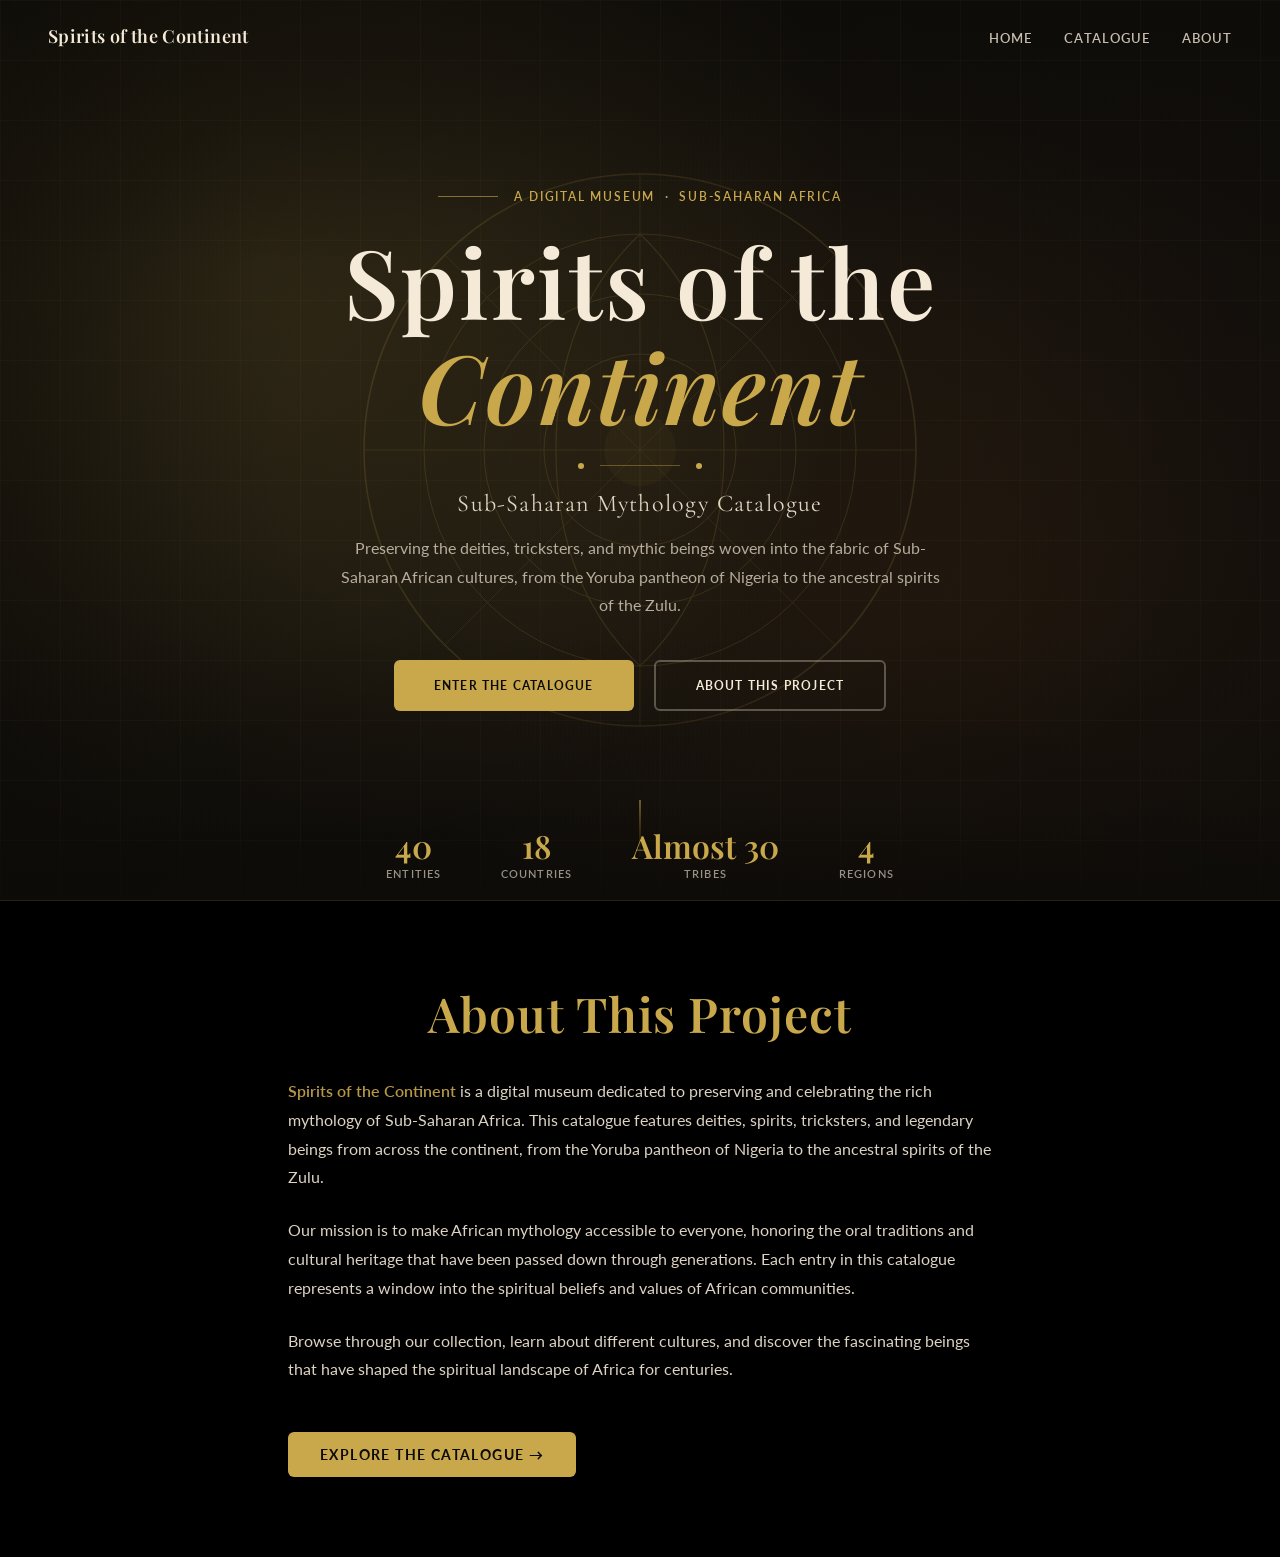
==== hero.html @ c85892e0 "Update project with 40 mythology entries, image upload feature, and hero page" ====
<!DOCTYPE html>
<html lang="en">
<head>
  <meta charset="UTF-8"/>
  <meta name="viewport" content="width=device-width, initial-scale=1.0"/>
  <title>Hero — Spirits of the Continent</title>
  <link href="https://fonts.googleapis.com/css2?family=Playfair+Display:ital,wght@0,400;0,600;1,400&family=Cormorant+Garamond:wght@300;400&family=Lato:wght@300;400;700&display=swap" rel="stylesheet"/>
  <link rel="stylesheet" href="style.css"/>
</head>
<body>

  <section class="hero-wrap">

    <!-- Video Background -->
    <video class="hero-video-bg" autoplay muted loop playsinline>
      <source src="assets/background video.mp4" type="video/mp4">
    </video>

    <!-- Background overlays for consistent styling -->
    <div class="bg-wash"></div>
    <div class="bg-abstract"></div>
    <div class="bg-abstract2"></div>

    <!-- Adinkra watermark SVG -->
    <svg class="bg-adinkra" viewBox="0 0 300 300" fill="none" xmlns="http://www.w3.org/2000/svg">
      <circle cx="150" cy="150" r="138" stroke="#c9a84c" stroke-width="0.8"/>
      <circle cx="150" cy="150" r="108" stroke="#c9a84c" stroke-width="0.5"/>
      <circle cx="150" cy="150" r="78"  stroke="#c9a84c" stroke-width="0.5"/>
      <circle cx="150" cy="150" r="48"  stroke="#c9a84c" stroke-width="0.5"/>
      <circle cx="150" cy="150" r="18"  fill="#c9a84c" opacity="0.3"/>
      <line x1="12"  y1="150" x2="288" y2="150" stroke="#c9a84c" stroke-width="0.4"/>
      <line x1="150" y1="12"  x2="150" y2="288" stroke="#c9a84c" stroke-width="0.4"/>
      <line x1="52"  y1="52"  x2="248" y2="248" stroke="#c9a84c" stroke-width="0.3"/>
      <line x1="248" y1="52"  x2="52"  y2="248" stroke="#c9a84c" stroke-width="0.3"/>
      <path d="M150 42 Q192 82 192 150 Q192 218 150 258 Q108 218 108 150 Q108 82 150 42Z" stroke="#c9a84c" stroke-width="0.6" fill="none"/>
    </svg>

    <div class="bg-vignette"></div>
    <div class="bg-vignette2"></div>
    <div class="bg-grid"></div>

    <!-- Nav -->
    <nav class="hero-nav">
      <div class="nav-logo">Spirits of the Continent</div>
      <ul class="nav-links">
        <li><a href="hero.html">Home</a></li>
        <li><a href="index.html">Catalogue</a></li>
        <li><a href="#about">About</a></li>
      </ul>
    </nav>

    <!-- Main content -->
    <div class="hero-content">
      <div class="hero-tag">
        <div class="hero-tag-line"></div>
        <span>A digital museum &nbsp;·&nbsp; Sub-Saharan Africa</span>
      </div>

      <h1 class="hero-title">
        Spirits of the
        <em>Continent</em>
      </h1>

      <div class="hero-divider">
        <div class="divider-dot"></div>
        <div class="divider-line"></div>
        <div class="divider-dot"></div>
      </div>

      <p class="hero-subtitle">Sub-Saharan Mythology Catalogue</p>

      <p class="hero-desc">
        Preserving the deities, tricksters, and mythic beings woven into the fabric of Sub-Saharan African cultures, from the Yoruba pantheon of Nigeria to the ancestral spirits of the Zulu.
      </p>

      <div class="hero-actions">
        <button class="btn-primary" onclick="window.location.href='index.html'">
          Enter the Catalogue
        </button>
        <button class="btn-ghost">About this Project</button>
      </div>
    </div>

    <!-- Scroll indicator -->
    <div class="hero-scroll">
      <div class="scroll-track"></div>
    </div>

    <!-- Stats bar -->
    <div class="hero-bar">
      <div class="bar-item">
        <div class="bar-num" id="stat-total">40</div>
        <div class="bar-label">Entities</div>
      </div>
      <div class="bar-item">
        <div class="bar-num">18</div>
        <div class="bar-label">Countries</div>
      </div>
      <div class="bar-item">
        <div class="bar-num">Almost 30</div>
        <div class="bar-label">Tribes</div>
      </div>
      <div class="bar-item">
        <div class="bar-num">4</div>
        <div class="bar-label">Regions</div>
      </div>
    </div>

  </section>

  <!-- ABOUT SECTION (Separate from hero, black background) -->
  <section class="about-section-dark" id="about">
    <div class="about-container">
      <h2 class="about-title-dark">About This Project</h2>
      <p class="about-text-dark">
        <strong>Spirits of the Continent</strong> is a digital museum dedicated to preserving and celebrating 
        the rich mythology of Sub-Saharan Africa. This catalogue features deities, spirits, tricksters, 
        and legendary beings from across the continent, from the Yoruba pantheon of Nigeria to the 
        ancestral spirits of the Zulu.
      </p>
      <p class="about-text-dark">
        Our mission is to make African mythology accessible to everyone, honoring the oral traditions 
        and cultural heritage that have been passed down through generations. Each entry in this 
        catalogue represents a window into the spiritual beliefs and values of African communities.
      </p>
      <p class="about-text-dark">
        Browse through our collection, learn about different cultures, and discover the fascinating 
        beings that have shaped the spiritual landscape of Africa for centuries.
      </p>
      <a href="#catalogue" class="about-cta-button" onclick="window.location.href='index.html'">Explore the Catalogue →</a>
    </div>
  </section>

</body>
</html>
---- style.css ----
/* ===== CSS VARIABLES & GLOBAL ===== */
* { 
  box-sizing: border-box; 
  margin: 0; 
  padding: 0; 
}

:root {
  --gold: #c9a84c;
  --cream: #f5ead8;
  --white: #ffffff;
  --dark-bg: #0d0b08;
  --dark-secondary: #1a1612;
  --dark-tertiary: #2a2418;
  --teal: #4a9d83;
  --amber: #d4a574;
  --coral: #d97757;
  --purple: #8b5a8e;
  --transition: all 0.3s ease;
}

body { 
  background: var(--dark-bg);
  background-image:
    radial-gradient(circle at 25% 25%, rgba(201,168,76,0.03) 0%, transparent 50%),
    radial-gradient(circle at 75% 75%, rgba(122,58,16,0.02) 0%, transparent 50%);
  min-height: 100vh;
  font-family: 'Lato', sans-serif;
  color: var(--cream);
}

/* ===== PAGE HEADER ===== */
.main-header {
  position: relative;
  background: linear-gradient(135deg, rgba(13,11,8,0.95) 0%, rgba(26,22,18,0.9) 100%);
  padding: 48px 0;
  border-bottom: 1px solid rgba(201,168,76,0.2);
  overflow: hidden;
}

/* Header Navigation */
.header-nav {
  position: absolute;
  top: 20px;
  right: 48px;
  display: flex;
  gap: 24px;
  z-index: 10;
}

.nav-link {
  font-family: 'Lato', sans-serif;
  font-size: 13px;
  font-weight: 600;
  letter-spacing: 0.08em;
  text-transform: uppercase;
  color: var(--cream);
  text-decoration: none;
  opacity: 0.8;
  transition: var(--transition);
  padding: 8px 16px;
  border: 1px solid rgba(245,234,216,0.2);
  border-radius: 4px;
}

.nav-link:hover {
  opacity: 1;
  color: var(--gold);
  border-color: var(--gold);
}

/* ===== ABOUT SECTION ===== */
.about-section {
  background: linear-gradient(135deg, rgba(13,11,8,0.95) 0%, rgba(26,22,18,0.9) 100%);
  padding: 80px 0;
  border-bottom: 1px solid rgba(201,168,76,0.2);
}

.about-container {
  max-width: 800px;
  margin: 0 auto;
  padding: 0 48px;
}

.about-title {
  font-family: 'Playfair Display', serif;
  font-size: 48px;
  font-weight: 600;
  color: var(--gold);
  text-align: center;
  margin-bottom: 32px;
  letter-spacing: 0.02em;
}

.about-text {
  font-family: 'Lato', sans-serif;
  font-size: 16px;
  color: var(--cream);
  line-height: 1.8;
  margin-bottom: 24px;
  opacity: 0.9;
}

.about-text strong {
  color: var(--gold);
  font-weight: 600;
}

.about-back-link {
  display: inline-block;
  margin-top: 24px;
  font-family: 'Lato', sans-serif;
  font-size: 14px;
  font-weight: 600;
  color: var(--gold);
  text-decoration: none;
  transition: var(--transition);
}

.about-back-link:hover {
  opacity: 0.8;
  transform: translateX(-4px);
}

/* About CTA Button for Hero Page */
.about-cta-button {
  display: inline-block;
  margin-top: 24px;
  padding: 14px 32px;
  background: var(--gold);
  color: var(--dark-bg);
  font-family: 'Lato', sans-serif;
  font-size: 14px;
  font-weight: 700;
  letter-spacing: 0.1em;
  text-transform: uppercase;
  text-decoration: none;
  border-radius: 6px;
  transition: var(--transition);
}

.about-cta-button:hover {
  background: #e2c87a;
  transform: translateY(-2px);
  box-shadow: 0 8px 24px rgba(201,168,76,0.3);
}

/* ===== DARK ABOUT SECTION (Separate from hero video) ===== */
.about-section-dark {
  background: #000000;
  padding: 80px 0;
  border-top: 1px solid rgba(201,168,76,0.2);
}

.about-section-dark .about-container {
  max-width: 800px;
  margin: 0 auto;
  padding: 0 48px;
}

.about-title-dark {
  font-family: 'Playfair Display', serif;
  font-size: 48px;
  font-weight: 600;
  color: var(--gold);
  text-align: center;
  margin-bottom: 32px;
  letter-spacing: 0.02em;
}

.about-text-dark {
  font-family: 'Lato', sans-serif;
  font-size: 16px;
  color: var(--cream);
  line-height: 1.8;
  margin-bottom: 24px;
  opacity: 0.9;
}

.about-text-dark strong {
  color: var(--gold);
  font-weight: 600;
}

/* ===== FAVORITES BUTTON ===== */
.btn-favorites {
  display: flex;
  align-items: center;
  gap: 8px;
  padding: 10px 20px;
  background: transparent;
  border: 2px solid var(--purple);
  color: var(--purple);
  font-family: 'Lato', sans-serif;
  font-size: 12px;
  font-weight: 700;
  letter-spacing: 0.08em;
  text-transform: uppercase;
  border-radius: 6px;
  cursor: pointer;
  transition: var(--transition);
}

.btn-favorites:hover {
  background: var(--purple);
  color: var(--white);
}

.btn-favorites.active {
  background: var(--purple);
  color: var(--white);
}

.favorites-icon {
  font-size: 16px;
}

.favorites-count {
  background: var(--purple);
  color: var(--white);
  padding: 2px 8px;
  border-radius: 10px;
  font-size: 11px;
}

.btn-favorites:hover .favorites-count,
.btn-favorites.active .favorites-count {
  background: var(--white);
  color: var(--purple);
}

/* Favorite Star on Card */
.card-favorite-btn {
  position: absolute;
  top: 12px;
  left: 12px;
  width: 36px;
  height: 36px;
  background: rgba(0,0,0,0.5);
  border: none;
  border-radius: 50%;
  cursor: pointer;
  font-size: 18px;
  color: var(--cream);
  opacity: 0.6;
  transition: var(--transition);
  z-index: 5;
  display: flex;
  align-items: center;
  justify-content: center;
}

.card-favorite-btn:hover {
  opacity: 1;
  transform: scale(1.1);
}

.card-favorite-btn.favorited {
  color: #ffd700;
  opacity: 1;
}

/* Video Background for Header */
.header-video-bg {
  position: absolute;
  top: 0;
  left: 0;
  width: 100%;
  height: 100%;
  object-fit: cover;
  z-index: 0;
}

/* Overlay on top of video */
.header-overlay {
  position: absolute;
  top: 0;
  left: 0;
  width: 100%;
  height: 100%;
  background: linear-gradient(135deg, rgba(13,11,8,0.85) 0%, rgba(26,22,18,0.8) 100%);
  z-index: 1;
}

.main-header::before {
  content: '';
  position: absolute;
  top: 0;
  left: 0;
  right: 0;
  bottom: 0;
  background: 
    radial-gradient(circle at 20% 30%, rgba(201,168,76,0.08) 0%, transparent 50%),
    radial-gradient(circle at 80% 70%, rgba(122,58,16,0.06) 0%, transparent 50%);
  pointer-events: none;
  z-index: 2;
}

.title {
  position: relative;
  z-index: 3;
  text-align: center;
  margin: 0;
  font-family: 'Playfair Display', serif;
  font-size: clamp(48px, 8vw, 96px);
  font-weight: 600;
  color: var(--cream);
  letter-spacing: 0.02em;
  text-shadow: 0 2px 4px rgba(0,0,0,0.3);
}

/* ===== CATALOGUE SECTION ===== */
.catalogue-section {
  background: linear-gradient(180deg, #0d0b08 0%, #f7f2ea 100%);
  padding: 48px 0;
  min-height: 100vh;
}

/* ===== FILTER PANEL ===== */
.filter-panel {
  max-width: 1400px;
  margin: 0 auto;
  padding: 0 48px 48px 48px;
}

/* Search Container */
.search-container {
  margin-bottom: 32px;
}

.search-input {
  width: 100%;
  padding: 16px 24px;
  font-size: 16px;
  font-family: 'Lato', sans-serif;
  background: rgba(245,234,216,0.95);
  border: 2px solid var(--gold);
  border-radius: 8px;
  color: var(--dark-bg);
  transition: var(--transition);
}

.search-input::placeholder {
  color: rgba(13,11,8,0.5);
}

.search-input:focus {
  outline: none;
  box-shadow: 0 0 0 3px rgba(201,168,76,0.2);
  border-color: var(--gold);
}

/* Filter Controls */
.filter-controls {
  background: rgba(13,11,8,0.7);
  border: 1px solid rgba(201,168,76,0.3);
  border-radius: 12px;
  padding: 32px;
  backdrop-filter: blur(10px);
}

.filter-group {
  margin-bottom: 28px;
}

.filter-group:last-child {
  margin-bottom: 0;
}

.filter-label {
  font-family: 'Playfair Display', serif;
  font-size: 16px;
  font-weight: 600;
  color: var(--gold);
  margin-bottom: 12px;
  display: block;
  letter-spacing: 0.02em;
  text-transform: uppercase;
}

/* Pill Buttons */
.pills-container {
  display: flex;
  gap: 12px;
  flex-wrap: wrap;
}

.type-pill,
.region-pill {
  padding: 10px 20px;
  background: rgba(245,234,216,0.1);
  border: 1px solid rgba(201,168,76,0.3);
  color: var(--cream);
  font-family: 'Lato', sans-serif;
  font-size: 13px;
  font-weight: 600;
  letter-spacing: 0.05em;
  text-transform: uppercase;
  border-radius: 6px;
  cursor: pointer;
  transition: var(--transition);
}

.type-pill:hover,
.region-pill:hover {
  border-color: var(--gold);
  background: rgba(201,168,76,0.15);
}

.type-pill.active,
.region-pill.active {
  background: var(--gold);
  color: var(--dark-bg);
  border-color: var(--gold);
}

/* Filter Row */
.filter-row {
  display: grid;
  grid-template-columns: 1fr 1fr auto;
  gap: 20px;
  align-items: flex-end;
}

/* Dropdown Selects */
.filter-select {
  padding: 10px 16px;
  background: rgba(245,234,216,0.95);
  border: 1px solid var(--gold);
  border-radius: 6px;
  font-family: 'Lato', sans-serif;
  font-size: 14px;
  color: var(--dark-bg);
  cursor: pointer;
  transition: var(--transition);
}

.filter-select:hover {
  border-color: var(--gold);
  box-shadow: 0 0 0 3px rgba(201,168,76,0.1);
}

.filter-select:focus {
  outline: none;
  box-shadow: 0 0 0 3px rgba(201,168,76,0.2);
}

/* Reset Button */
.btn-reset {
  padding: 10px 24px;
  background: transparent;
  border: 2px solid var(--gold);
  color: var(--gold);
  font-family: 'Lato', sans-serif;
  font-size: 12px;
  font-weight: 700;
  letter-spacing: 0.08em;
  text-transform: uppercase;
  border-radius: 6px;
  cursor: pointer;
  transition: var(--transition);
}

.btn-reset:hover {
  background: var(--gold);
  color: var(--dark-bg);
  transform: translateY(-2px);
}

/* ===== MYTHS GRID ===== */
.myths-grid {
  display: grid;
  grid-template-columns: repeat(auto-fill, minmax(320px, 1fr));
  gap: 28px;
  max-width: 1400px;
  margin: 0 auto;
  padding: 0 48px;
}

/* Myth Card */
.myth-card {
  background: var(--white);
  border-radius: 12px;
  overflow: hidden;
  box-shadow: 0 8px 24px rgba(0,0,0,0.2);
  transition: var(--transition);
  cursor: pointer;
  border: 2px solid transparent;
}

.myth-card:hover {
  transform: translateY(-12px);
  box-shadow: 0 16px 48px rgba(0,0,0,0.3);
  border-color: var(--gold);
}

/* Card Image Container */
.card-image-container {
  position: relative;
  height: 240px;
  background: linear-gradient(135deg, #f0ede7 0%, #e8dfd6 100%);
  overflow: hidden;
}

.myth-image {
  width: 100%;
  height: 100%;
  object-fit: cover;
  transition: transform 0.4s ease;
}

.myth-card:hover .myth-image {
  transform: scale(1.08);
}

.myth-icon {
  width: 100%;
  height: 100%;
  display: flex;
  align-items: center;
  justify-content: center;
  color: rgba(201,168,76,0.4);
  font-size: 80px;
}

.myth-icon svg {
  width: 80px;
  height: 80px;
  fill: rgba(201,168,76,0.3);
}

/* Type Badge */
.type-badge {
  position: absolute;
  top: 12px;
  right: 12px;
  padding: 6px 12px;
  font-family: 'Lato', sans-serif;
  font-size: 11px;
  font-weight: 700;
  letter-spacing: 0.08em;
  text-transform: uppercase;
  border-radius: 4px;
  backdrop-filter: blur(8px);
  border: 1px solid rgba(255,255,255,0.2);
}

.badge-gold {
  background: rgba(201,168,76,0.9);
  color: #0d0b08;
}

.badge-teal {
  background: rgba(74,157,131,0.9);
  color: #ffffff;
}

.badge-amber {
  background: rgba(212,165,116,0.9);
  color: #0d0b08;
}

.badge-coral {
  background: rgba(217,119,87,0.9);
  color: #ffffff;
}

.badge-purple {
  background: rgba(139,90,142,0.9);
  color: #ffffff;
}

/* Card Body */
.card-body {
  padding: 24px;
  background: var(--white);
}

.myth-name {
  font-family: 'Playfair Display', serif;
  font-size: 24px;
  font-weight: 600;
  color: var(--dark-bg);
  margin-bottom: 12px;
  letter-spacing: 0.02em;
}

.myth-description {
  font-size: 14px;
  color: #666;
  line-height: 1.6;
  margin-bottom: 16px;
}

/* Tags */
.myth-tags {
  display: flex;
  gap: 8px;
  flex-wrap: wrap;
  margin-bottom: 16px;
}

.tag {
  display: inline-block;
  padding: 6px 12px;
  background: rgba(201,168,76,0.1);
  border: 1px solid rgba(201,168,76,0.3);
  color: #333;
  font-size: 12px;
  border-radius: 4px;
  transition: var(--transition);
}

.tag:hover {
  background: rgba(201,168,76,0.2);
  border-color: var(--gold);
}

/* Learn More Button */
.learn-more-btn {
  width: 100%;
  padding: 12px;
  background: var(--gold);
  color: var(--dark-bg);
  font-family: 'Lato', sans-serif;
  font-size: 12px;
  font-weight: 700;
  letter-spacing: 0.08em;
  text-transform: uppercase;
  border: none;
  border-radius: 6px;
  cursor: pointer;
  transition: var(--transition);
}

.learn-more-btn:hover {
  background: #e2c87a;
  transform: translateY(-2px);
  box-shadow: 0 4px 12px rgba(201,168,76,0.3);
}

/* No Results */
.no-results {
  grid-column: 1 / -1;
  text-align: center;
  padding: 60px 20px;
  color: rgba(245,234,216,0.6);
  font-size: 18px;
  font-style: italic;
}

/* ===== ADD DEITY SECTION ===== */
.add-deity-section {
  background: linear-gradient(135deg, rgba(13,11,8,0.95) 0%, rgba(26,22,18,0.9) 100%);
  border-top: 1px solid rgba(201,168,76,0.2);
  padding: 80px 0;
}

.add-deity-container {
  max-width: 800px;
  margin: 0 auto;
  padding: 0 48px;
}

.section-title {
  font-family: 'Playfair Display', serif;
  font-size: 48px;
  font-weight: 600;
  color: var(--cream);
  text-align: center;
  margin-bottom: 12px;
  letter-spacing: 0.02em;
}

.section-subtitle {
  font-size: 16px;
  color: rgba(245,234,216,0.7);
  text-align: center;
  margin-bottom: 48px;
  font-style: italic;
}

/* Form Styles */
.deity-form {
  background: rgba(13,11,8,0.5);
  border: 1px solid rgba(201,168,76,0.3);
  border-radius: 12px;
  padding: 40px;
  backdrop-filter: blur(10px);
}

.form-title {
  font-family: 'Playfair Display', serif;
  font-size: 28px;
  font-weight: 600;
  color: var(--gold);
  margin-bottom: 32px;
  letter-spacing: 0.02em;
}

.form-group {
  margin-bottom: 24px;
}

.form-row {
  display: grid;
  grid-template-columns: 1fr 1fr;
  gap: 20px;
}

.form-group label {
  display: block;
  font-family: 'Lato', sans-serif;
  font-size: 14px;
  font-weight: 600;
  color: var(--gold);
  margin-bottom: 8px;
  letter-spacing: 0.05em;
  text-transform: uppercase;
}

.form-group input,
.form-group select,
.form-group textarea {
  width: 100%;
  padding: 12px 16px;
  background: rgba(245,234,216,0.95);
  border: 1px solid rgba(201,168,76,0.3);
  border-radius: 6px;
  font-family: 'Lato', sans-serif;
  font-size: 14px;
  color: var(--dark-bg);
  transition: var(--transition);
}

.form-group textarea {
  resize: vertical;
  min-height: 100px;
  font-family: 'Lato', sans-serif;
}

.form-group input:focus,
.form-group select:focus,
.form-group textarea:focus {
  outline: none;
  border-color: var(--gold);
  box-shadow: 0 0 0 3px rgba(201,168,76,0.2);
}

/* Form Actions */
.form-actions {
  display: flex;
  gap: 16px;
  margin-top: 32px;
}

.btn-submit,
.btn-clear,
.btn-edit,
.btn-remove {
  padding: 14px 32px;
  font-family: 'Lato', sans-serif;
  font-size: 12px;
  font-weight: 700;
  letter-spacing: 0.1em;
  text-transform: uppercase;
  border: none;
  border-radius: 6px;
  cursor: pointer;
  transition: var(--transition);
}

.btn-submit {
  flex: 1;
  background: var(--gold);
  color: var(--dark-bg);
}

.btn-submit:hover {
  background: #e2c87a;
  transform: translateY(-2px);
  box-shadow: 0 8px 24px rgba(201,168,76,0.3);
}

.btn-clear,
.btn-cancel {
  flex: 1;
  background: transparent;
  border: 2px solid var(--gold);
  color: var(--gold);
}

.btn-clear:hover,
.btn-cancel:hover {
  background: rgba(201,168,76,0.1);
  transform: translateY(-2px);
}

.btn-edit {
  background: var(--gold);
  color: var(--dark-bg);
}

.btn-edit:hover {
  background: #e2c87a;
  transform: translateY(-2px);
}

.btn-remove {
  background: transparent;
  border: 2px solid #d97757;
  color: #d97757;
}

.btn-remove:hover {
  background: rgba(217,119,87,0.1);
  transform: translateY(-2px);
}

/* ===== MODALS ===== */
.modal {
  display: none;
  position: fixed;
  top: 0;
  left: 0;
  right: 0;
  bottom: 0;
  background: rgba(0,0,0,0.7);
  backdrop-filter: blur(4px);
  z-index: 1000;
  overflow-y: auto;
  padding: 20px;
}

.modal.active {
  display: flex;
  align-items: center;
  justify-content: center;
}

.modal-content {
  position: relative;
  background: var(--white);
  border-radius: 16px;
  max-width: 700px;
  width: 100%;
  max-height: 90vh;
  overflow-y: auto;
  box-shadow: 0 20px 60px rgba(0,0,0,0.4);
}

.modal-close {
  position: absolute;
  top: 20px;
  right: 20px;
  width: 40px;
  height: 40px;
  background: transparent;
  border: none;
  font-size: 32px;
  color: #333;
  cursor: pointer;
  z-index: 10;
  transition: var(--transition);
}

.modal-close:hover {
  color: var(--gold);
}

/* Detail Modal */
.modal-image-container {
  width: 100%;
  height: 360px;
  background: linear-gradient(135deg, #f0ede7 0%, #e8dfd6 100%);
  overflow: hidden;
}

.modal-image {
  width: 100%;
  height: 100%;
  object-fit: cover;
}

.modal-icon {
  width: 100%;
  height: 100%;
  display: flex;
  align-items: center;
  justify-content: center;
  font-size: 120px;
  color: rgba(201,168,76,0.2);
}

.modal-body {
  padding: 40px;
}

.modal-title {
  font-family: 'Playfair Display', serif;
  font-size: 36px;
  font-weight: 600;
  color: var(--dark-bg);
  letter-spacing: 0.02em;
}

.modal-tags {
  display: flex;
  gap: 8px;
  margin-bottom: 28px;
  flex-wrap: wrap;
}

.modal-tags .tag {
  display: inline-block;
  padding: 8px 14px;
  background: rgba(201,168,76,0.1);
  border: 1px solid rgba(201,168,76,0.3);
  color: #333;
  font-size: 12px;
  border-radius: 4px;
}

.modal-section {
  margin-bottom: 28px;
}

.modal-section h3 {
  font-family: 'Playfair Display', serif;
  font-size: 20px;
  font-weight: 600;
  color: var(--dark-bg);
  margin-bottom: 12px;
  letter-spacing: 0.02em;
}

.modal-section p {
  font-size: 15px;
  color: #555;
  line-height: 1.8;
}

.modal-actions {
  display: flex;
  gap: 12px;
  margin-top: 32px;
  padding-top: 28px;
  border-top: 1px solid #ddd;
}

/* ===== RESPONSIVE ===== */
@media (max-width: 1024px) {
  .myths-grid {
    grid-template-columns: repeat(auto-fill, minmax(280px, 1fr));
    gap: 20px;
    padding: 0 24px;
  }

  .filter-panel {
    padding: 0 24px 32px 24px;
  }

  .add-deity-section {
    padding: 60px 0;
  }

  .add-deity-container {
    padding: 0 24px;
  }

  .filter-row {
    grid-template-columns: 1fr;
  }
}

@media (max-width: 768px) {
  .title {
    font-size: 48px;
  }

  .myths-grid {
    grid-template-columns: 1fr;
    padding: 0 16px;
  }

  .filter-panel {
    padding: 0 16px 24px 16px;
  }

  .filter-controls {
    padding: 20px;
  }

  .filter-row {
    grid-template-columns: 1fr;
  }

  .pills-container {
    gap: 8px;
  }

  .type-pill,
  .region-pill {
    padding: 8px 14px;
    font-size: 12px;
  }

  .search-input {
    font-size: 14px;
  }

  .add-deity-section {
    padding: 40px 16px;
  }

  .add-deity-container {
    padding: 0;
  }

  .deity-form {
    padding: 24px;
  }

  .section-title {
    font-size: 32px;
  }

  .form-row {
    grid-template-columns: 1fr;
  }

  .form-actions {
    flex-direction: column;
  }

  .btn-submit,
  .btn-clear {
    width: 100%;
  }

  .modal-content {
    max-height: 95vh;
    max-width: 90vw;
  }

  .modal-body {
    padding: 24px;
  }

  .modal-title {
    font-size: 28px;
  }

  .modal-image-container {
    height: 240px;
  }
}

@media (max-width: 480px) {
  .main-header {
    padding: 24px 0;
  }

  .title {
    font-size: 32px;
  }

  .myths-grid {
    grid-template-columns: 1fr;
    gap: 16px;
    padding: 0 12px;
  }

  .myth-name {
    font-size: 20px;
  }

  .myth-description {
    font-size: 13px;
  }

  .filter-controls {
    padding: 16px;
  }

  .pills-container {
    gap: 6px;
  }

  .type-pill,
  .region-pill {
    padding: 6px 12px;
    font-size: 11px;
  }

  .section-title {
    font-size: 24px;
  }

  .deity-form {
    padding: 16px;
  }

  .form-group label {
    font-size: 12px;
  }

  .form-group input,
  .form-group select,
  .form-group textarea {
    font-size: 14px;
  }

  .modal-body {
    padding: 16px;
  }

  .modal-title {
    font-size: 22px;
  }

  .modal-actions {
    flex-direction: column;
  }

  .btn-edit,
  .btn-remove {
    width: 100%;
  }
}

/* ===== HERO SECTION ===== */
.hero-wrap {
  position: relative;
  min-height: 100vh;
  display: flex;
  flex-direction: column;
  justify-content: center;
  align-items: center;
  overflow: hidden;
}

/* Video Background */
.hero-video-bg {
  position: absolute;
  top: 0;
  left: 0;
  width: 100%;
  height: 100%;
  object-fit: cover;
  z-index: 0;
}

/* Background layers */
.bg-photo {
  position: absolute;
  top: 0;
  left: 0;
  width: 100%;
  height: 100%;
  background-size: cover;
  background-position: center;
  z-index: 1;
}

.bg-wash {
  position: absolute;
  top: 0;
  left: 0;
  width: 100%;
  height: 100%;
  background: linear-gradient(135deg, rgba(13,11,8,0.7) 0%, rgba(26,22,18,0.6) 100%);
  z-index: 2;
}

.bg-abstract {
  position: absolute;
  top: 0;
  left: 0;
  width: 100%;
  height: 100%;
  background: 
    radial-gradient(circle at 20% 30%, rgba(201,168,76,0.15) 0%, transparent 50%),
    radial-gradient(circle at 80% 70%, rgba(122,58,16,0.1) 0%, transparent 50%);
  z-index: 3;
}

.bg-abstract2 {
  position: absolute;
  top: 0;
  left: 0;
  width: 100%;
  height: 100%;
  background: 
    radial-gradient(ellipse at 50% 50%, rgba(201,168,76,0.05) 0%, transparent 70%);
  z-index: 4;
}

.bg-adinkra {
  position: absolute;
  top: 50%;
  left: 50%;
  transform: translate(-50%, -50%);
  width: 600px;
  height: 600px;
  opacity: 0.15;
  z-index: 5;
  pointer-events: none;
}

.bg-vignette {
  position: absolute;
  top: 0;
  left: 0;
  width: 100%;
  height: 100%;
  background: radial-gradient(ellipse at center, transparent 40%, rgba(13,11,8,0.6) 100%);
  z-index: 6;
  pointer-events: none;
}

.bg-vignette2 {
  position: absolute;
  top: 0;
  left: 0;
  width: 100%;
  height: 100%;
  background: linear-gradient(180deg, rgba(13,11,8,0.3) 0%, transparent 30%, transparent 70%, rgba(13,11,8,0.5) 100%);
  z-index: 7;
  pointer-events: none;
}

.bg-grid {
  position: absolute;
  top: 0;
  left: 0;
  width: 100%;
  height: 100%;
  background-image: 
    linear-gradient(rgba(201,168,76,0.03) 1px, transparent 1px),
    linear-gradient(90deg, rgba(201,168,76,0.03) 1px, transparent 1px);
  background-size: 60px 60px;
  z-index: 8;
  pointer-events: none;
}

/* Nav */
.hero-nav {
  position: absolute;
  top: 0;
  left: 0;
  right: 0;
  display: flex;
  justify-content: space-between;
  align-items: center;
  padding: 24px 48px;
  z-index: 20;
}

.nav-logo {
  font-family: 'Playfair Display', serif;
  font-size: 18px;
  font-weight: 600;
  color: var(--cream);
  letter-spacing: 0.02em;
}

.nav-links {
  display: flex;
  gap: 32px;
  list-style: none;
}

.nav-links a {
  font-family: 'Lato', sans-serif;
  font-size: 13px;
  font-weight: 600;
  letter-spacing: 0.08em;
  text-transform: uppercase;
  color: var(--cream);
  text-decoration: none;
  opacity: 0.8;
  transition: var(--transition);
}

.nav-links a:hover {
  opacity: 1;
  color: var(--gold);
}

/* Hero Content */
.hero-content {
  position: relative;
  z-index: 15;
  text-align: center;
  max-width: 800px;
  padding: 0 48px;
}

.hero-tag {
  display: flex;
  align-items: center;
  justify-content: center;
  gap: 16px;
  margin-bottom: 24px;
}

.hero-tag-line {
  width: 60px;
  height: 1px;
  background: var(--gold);
  opacity: 0.6;
}

.hero-tag span {
  font-family: 'Lato', sans-serif;
  font-size: 12px;
  font-weight: 600;
  letter-spacing: 0.15em;
  text-transform: uppercase;
  color: var(--gold);
}

.hero-title {
  font-family: 'Playfair Display', serif;
  font-size: clamp(56px, 10vw, 96px);
  font-weight: 600;
  color: var(--cream);
  line-height: 1.1;
  margin-bottom: 24px;
  letter-spacing: 0.02em;
}

.hero-title em {
  font-style: italic;
  color: var(--gold);
}

.hero-divider {
  display: flex;
  align-items: center;
  justify-content: center;
  gap: 16px;
  margin-bottom: 20px;
}

.divider-dot {
  width: 6px;
  height: 6px;
  background: var(--gold);
  border-radius: 50%;
}

.divider-line {
  width: 80px;
  height: 1px;
  background: var(--gold);
  opacity: 0.4;
}

.hero-subtitle {
  font-family: 'Cormorant Garamond', serif;
  font-size: 24px;
  font-weight: 400;
  color: var(--cream);
  opacity: 0.9;
  margin-bottom: 16px;
  letter-spacing: 0.05em;
}

.hero-desc {
  font-family: 'Lato', sans-serif;
  font-size: 16px;
  color: var(--cream);
  opacity: 0.7;
  line-height: 1.8;
  max-width: 600px;
  margin: 0 auto 40px;
}

.hero-actions {
  display: flex;
  gap: 20px;
  justify-content: center;
}

.btn-primary {
  padding: 16px 40px;
  background: var(--gold);
  color: var(--dark-bg);
  font-family: 'Lato', sans-serif;
  font-size: 12px;
  font-weight: 700;
  letter-spacing: 0.1em;
  text-transform: uppercase;
  border: none;
  border-radius: 6px;
  cursor: pointer;
  transition: var(--transition);
}

.btn-primary:hover {
  background: #e2c87a;
  transform: translateY(-2px);
  box-shadow: 0 8px 24px rgba(201,168,76,0.3);
}

.btn-ghost {
  padding: 16px 40px;
  background: transparent;
  color: var(--cream);
  font-family: 'Lato', sans-serif;
  font-size: 12px;
  font-weight: 700;
  letter-spacing: 0.1em;
  text-transform: uppercase;
  border: 2px solid rgba(245,234,216,0.3);
  border-radius: 6px;
  cursor: pointer;
  transition: var(--transition);
}

.btn-ghost:hover {
  border-color: var(--gold);
  color: var(--gold);
}

/* Scroll indicator */
.hero-scroll {
  position: absolute;
  bottom: 40px;
  left: 50%;
  transform: translateX(-50%);
  display: flex;
  flex-direction: column;
  align-items: center;
  gap: 8px;
  z-index: 20;
}

.scroll-track {
  width: 1px;
  height: 60px;
  background: linear-gradient(to bottom, var(--gold), transparent);
}

.scroll-text {
  font-family: 'Lato', sans-serif;
  font-size: 10px;
  font-weight: 600;
  letter-spacing: 0.2em;
  text-transform: uppercase;
  color: var(--cream);
  opacity: 0.5;
}

/* Stats bar */
.hero-bar {
  position: absolute;
  bottom: 0;
  left: 0;
  right: 0;
  display: flex;
  justify-content: center;
  gap: 60px;
  padding: 20px;
  background: linear-gradient(to top, rgba(13,11,8,0.8) 0%, transparent 100%);
  z-index: 20;
}

.bar-item {
  text-align: center;
}

.bar-num {
  font-family: 'Playfair Display', serif;
  font-size: 32px;
  font-weight: 600;
  color: var(--gold);
}

.bar-label {
  font-family: 'Lato', sans-serif;
  font-size: 11px;
  font-weight: 600;
  letter-spacing: 0.1em;
  text-transform: uppercase;
  color: var(--cream);
  opacity: 0.6;
}
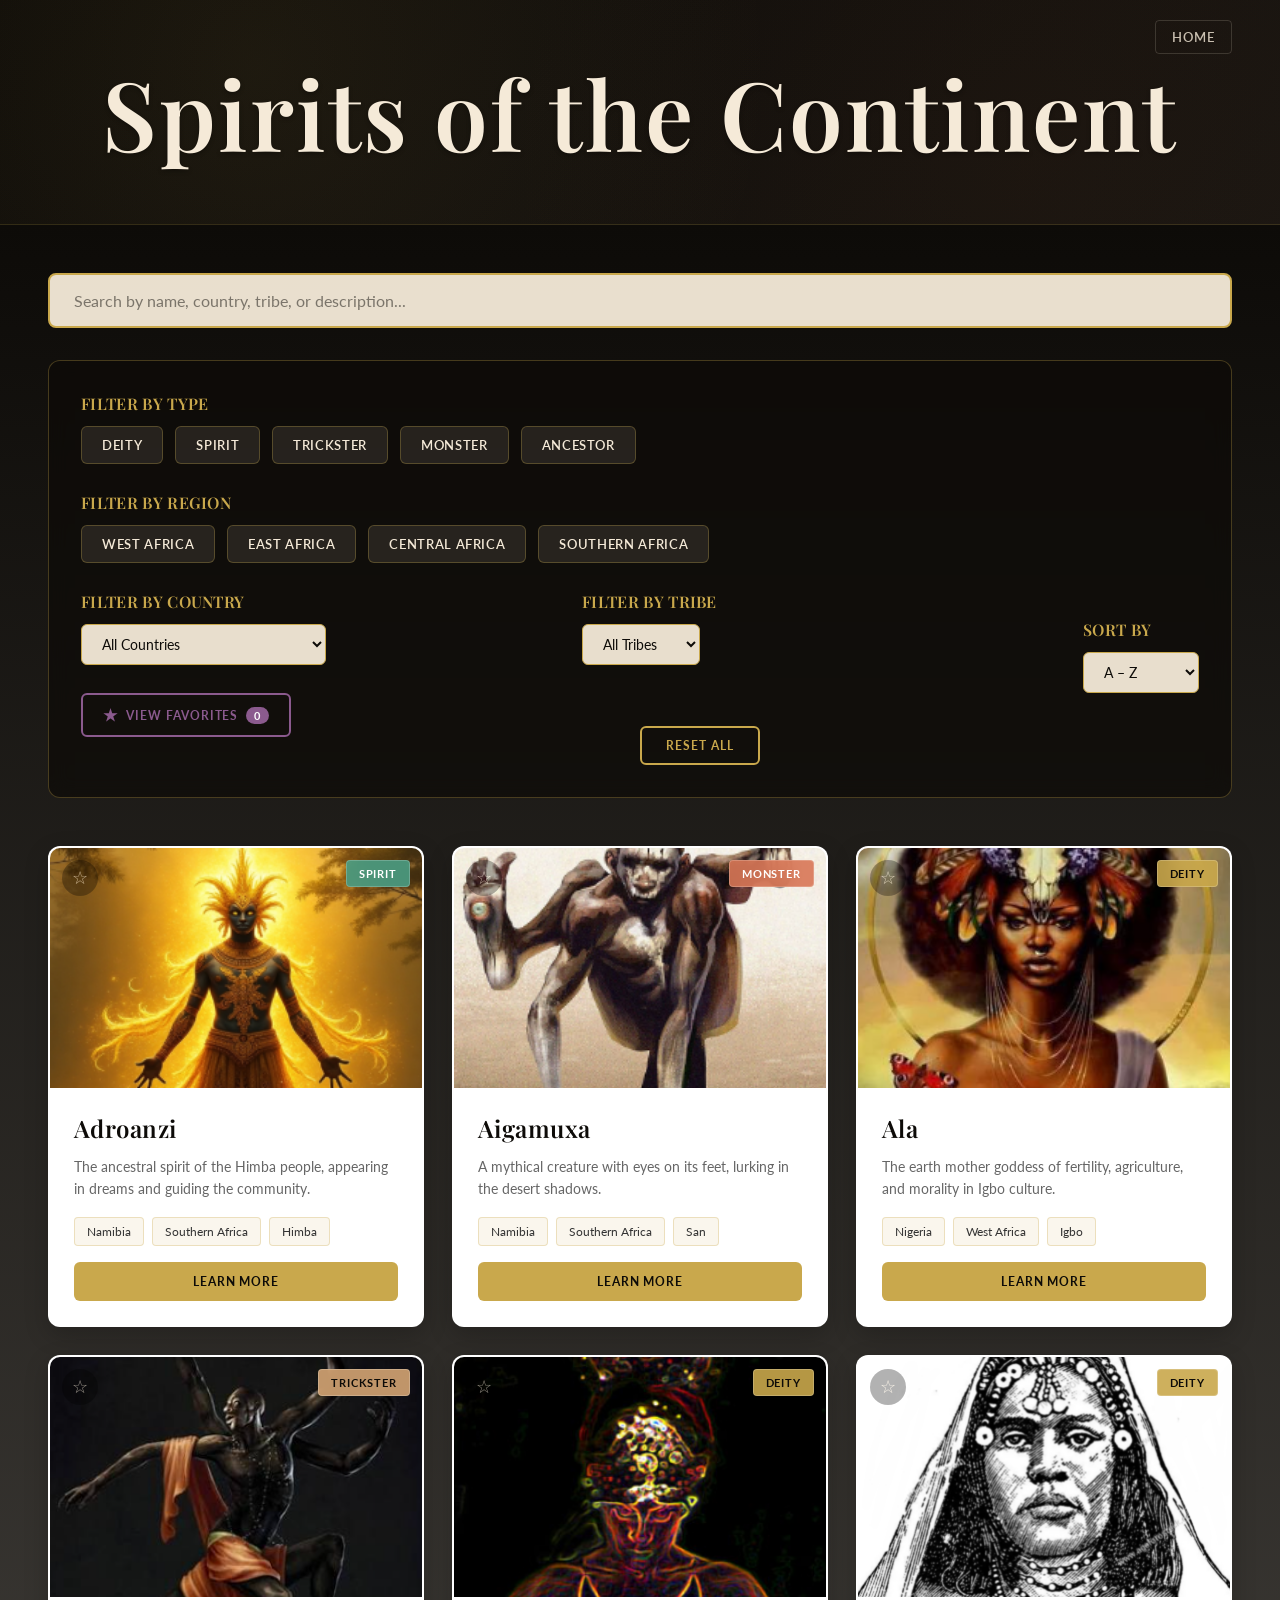
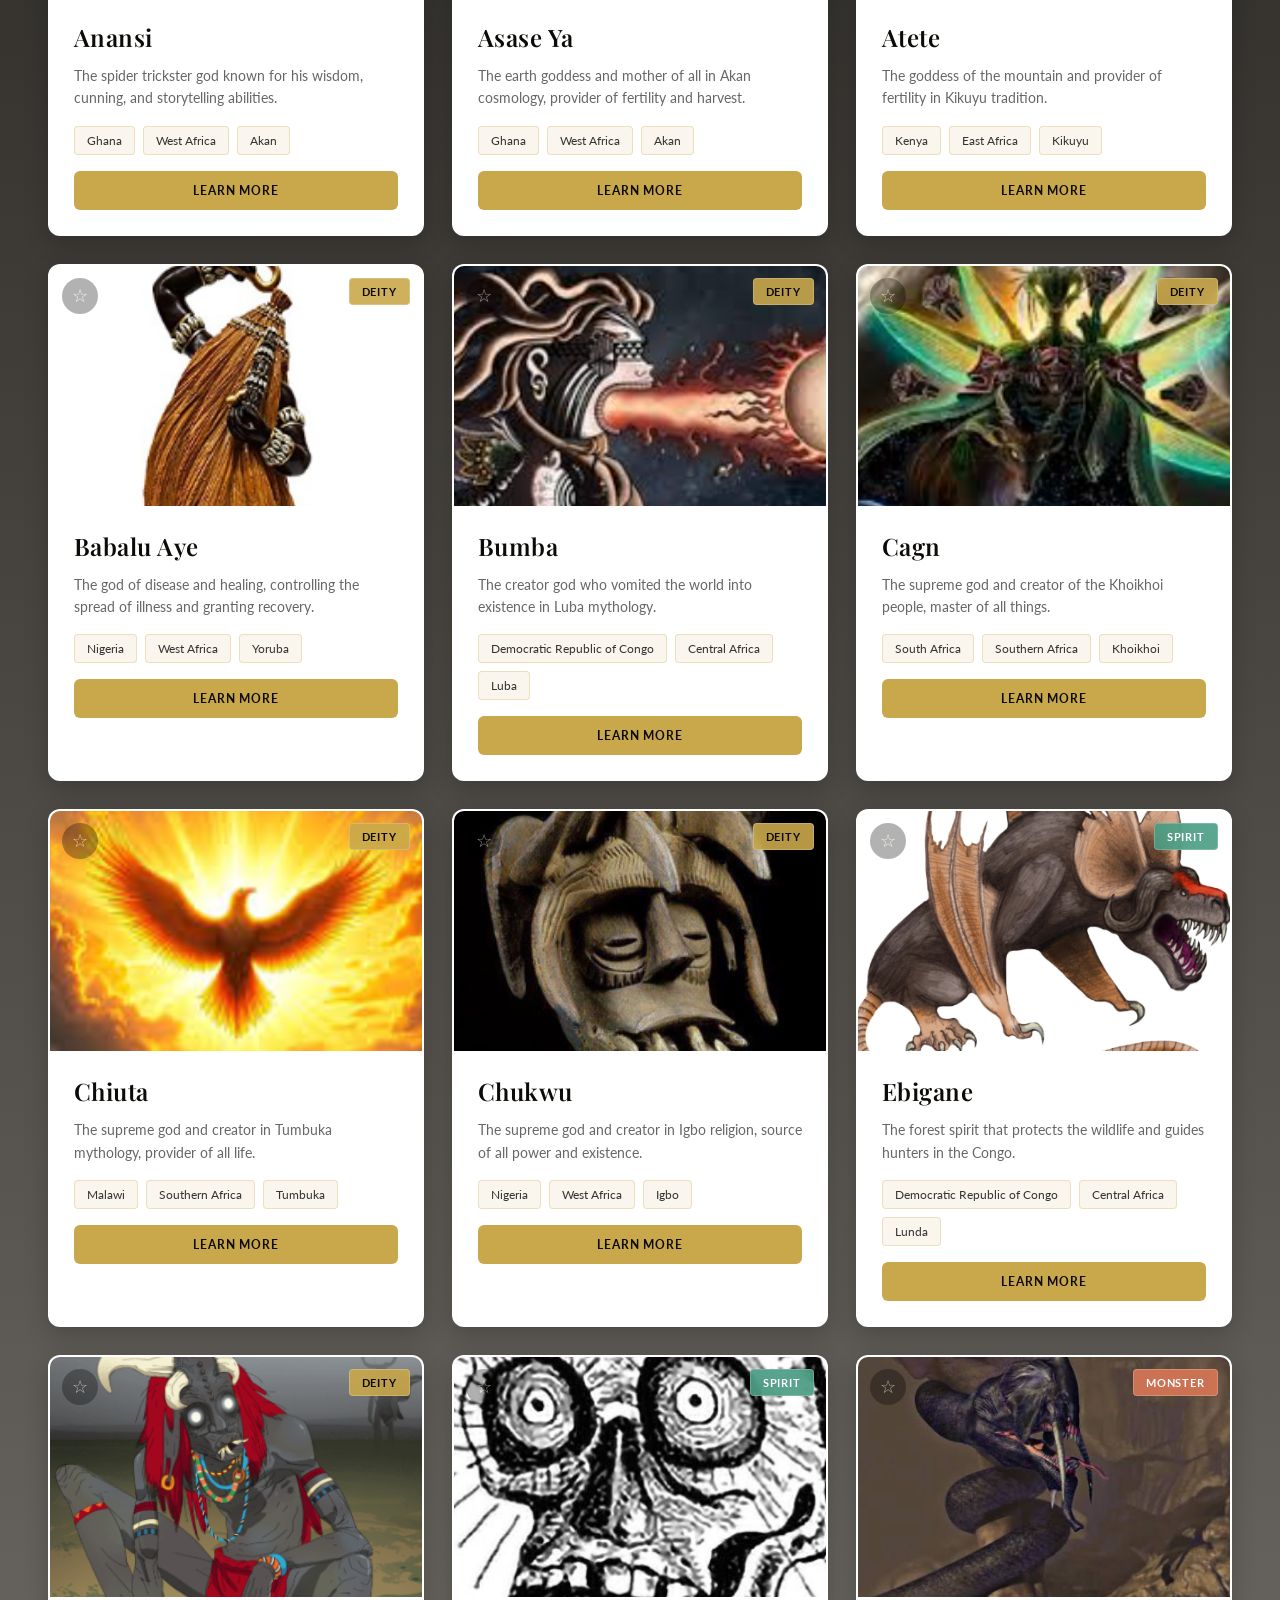
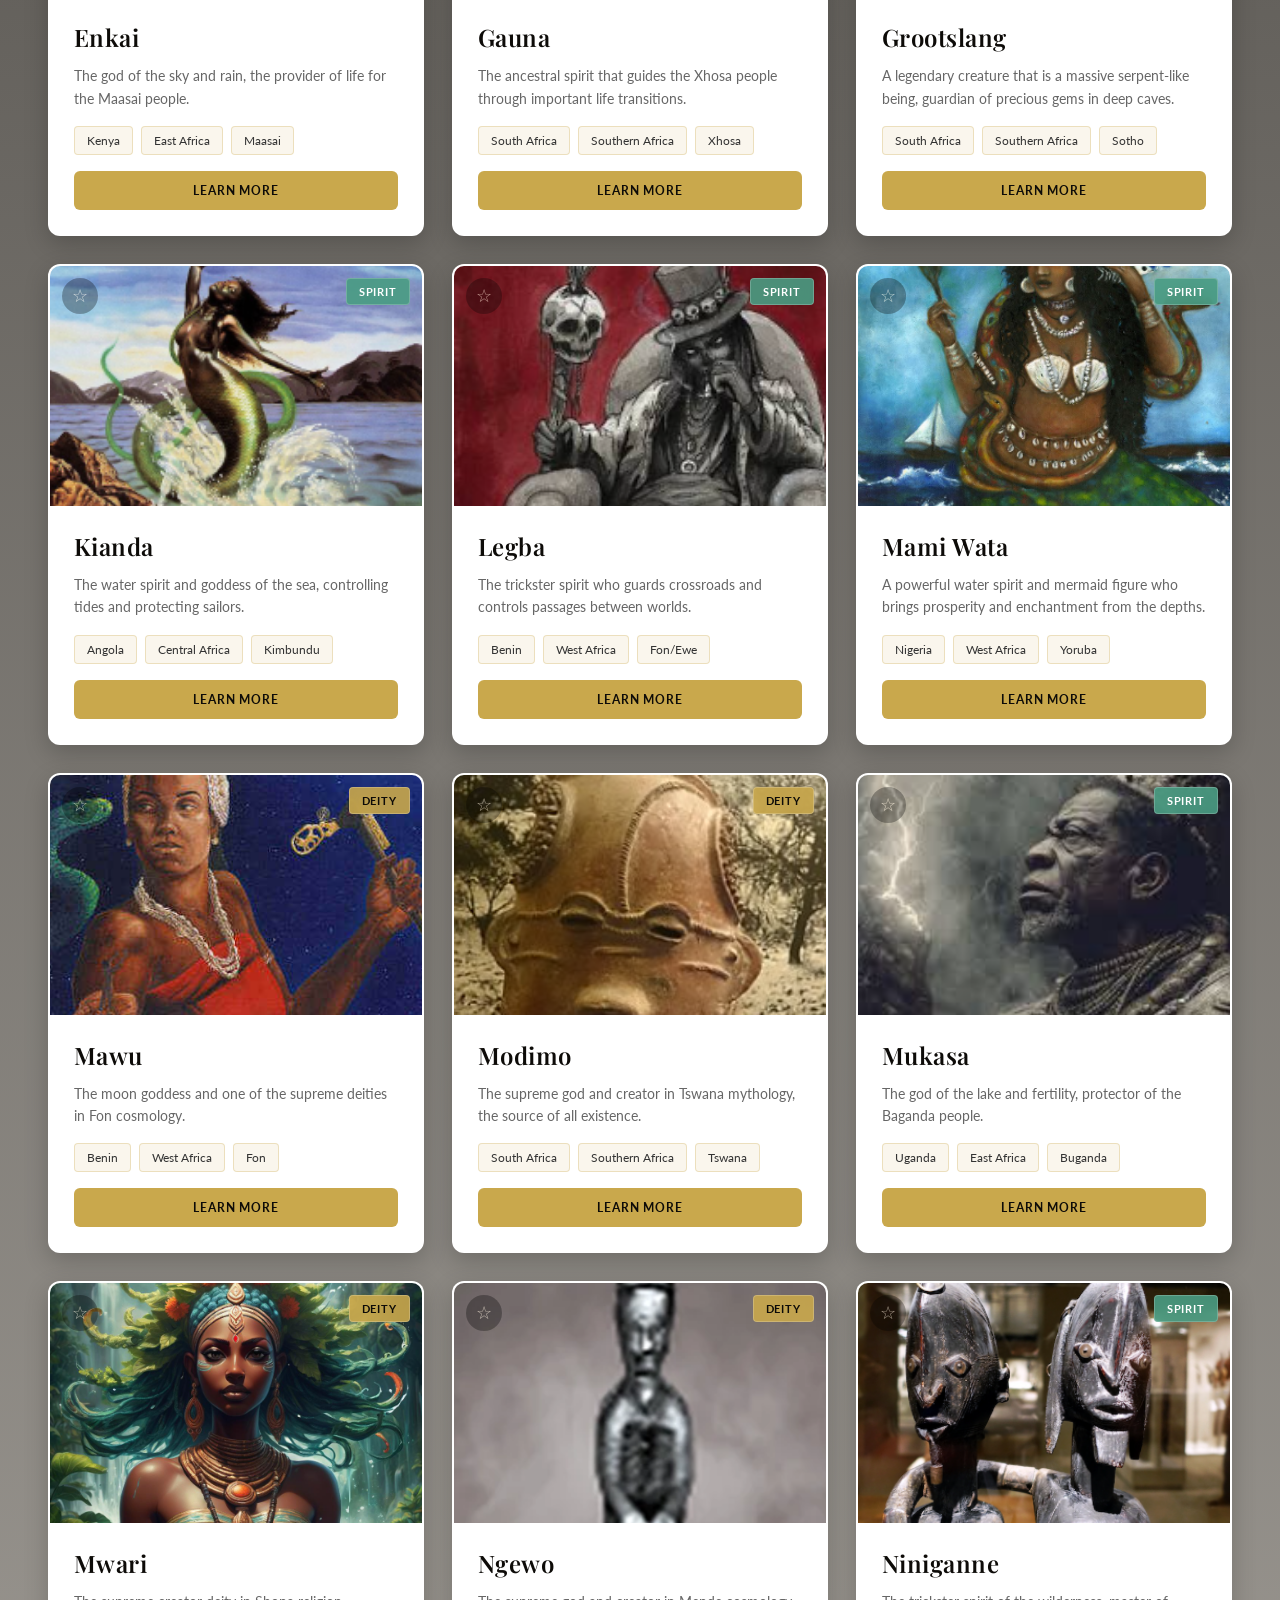
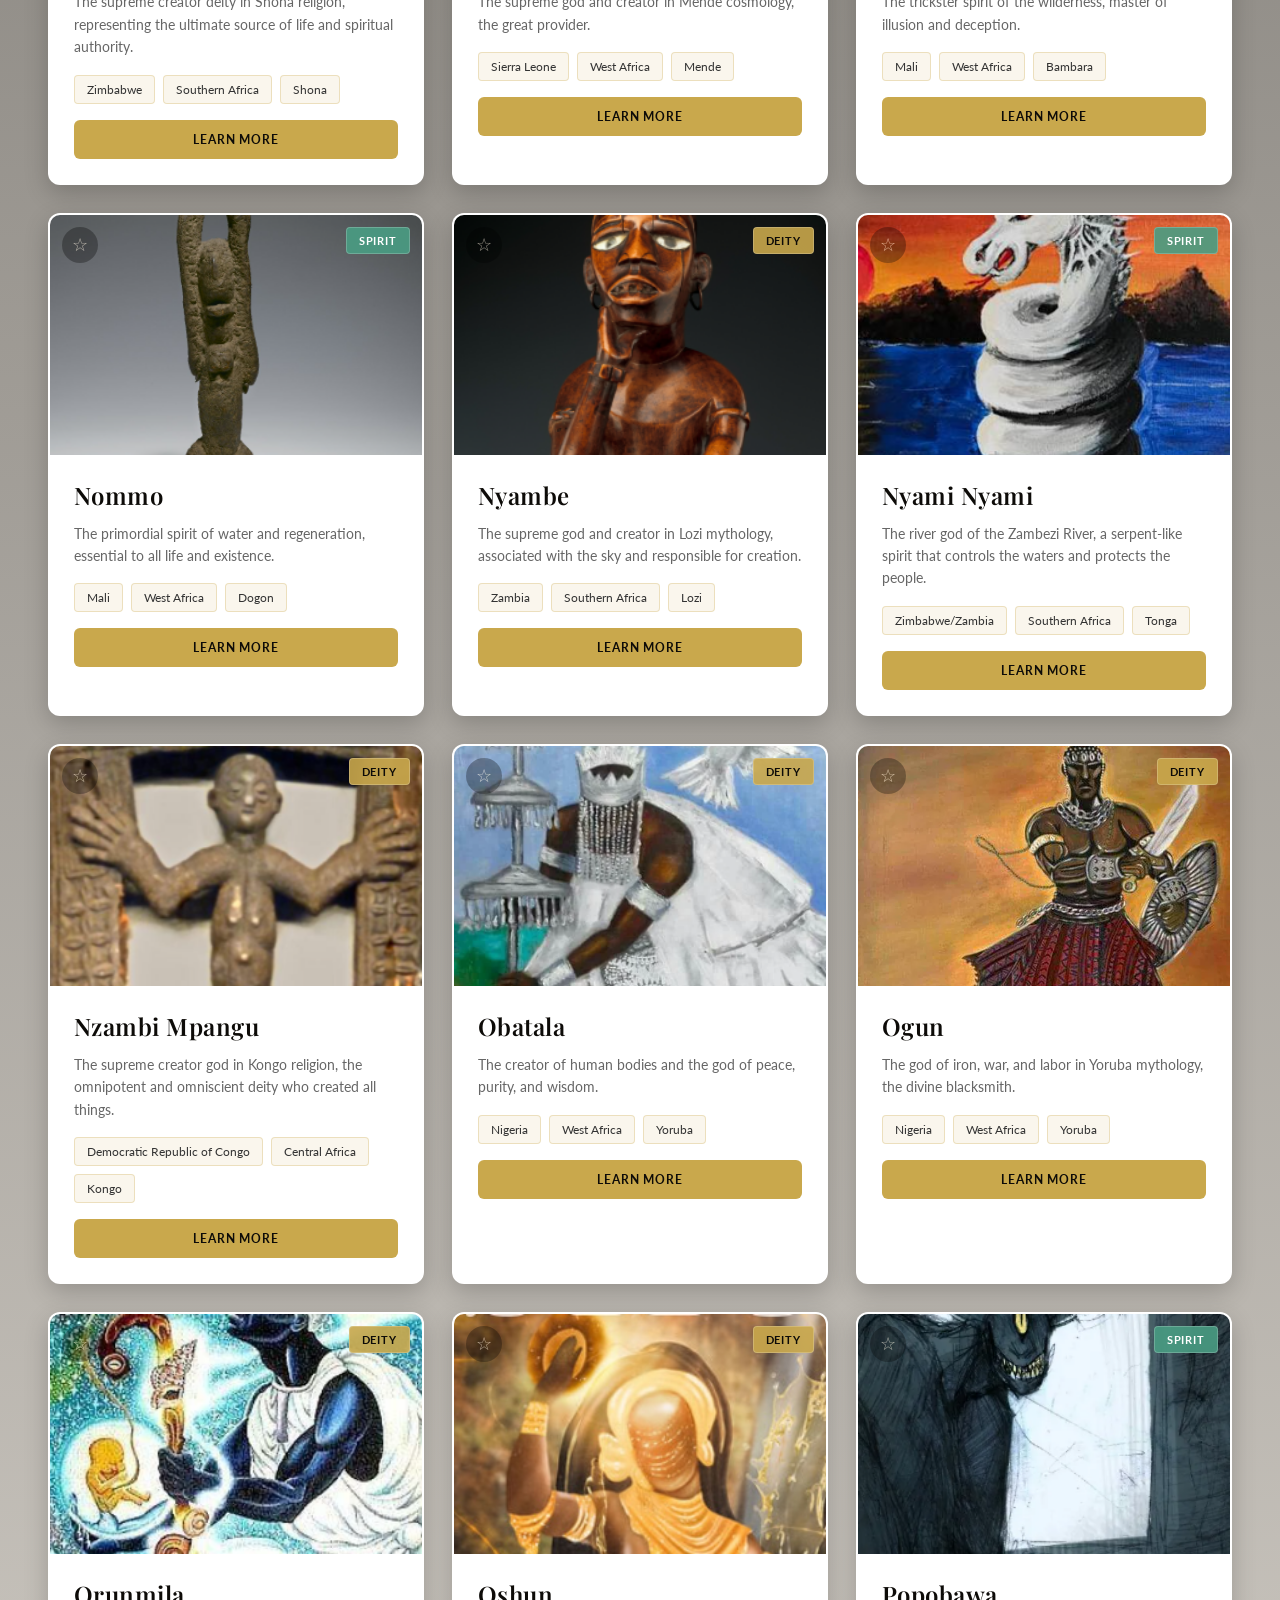
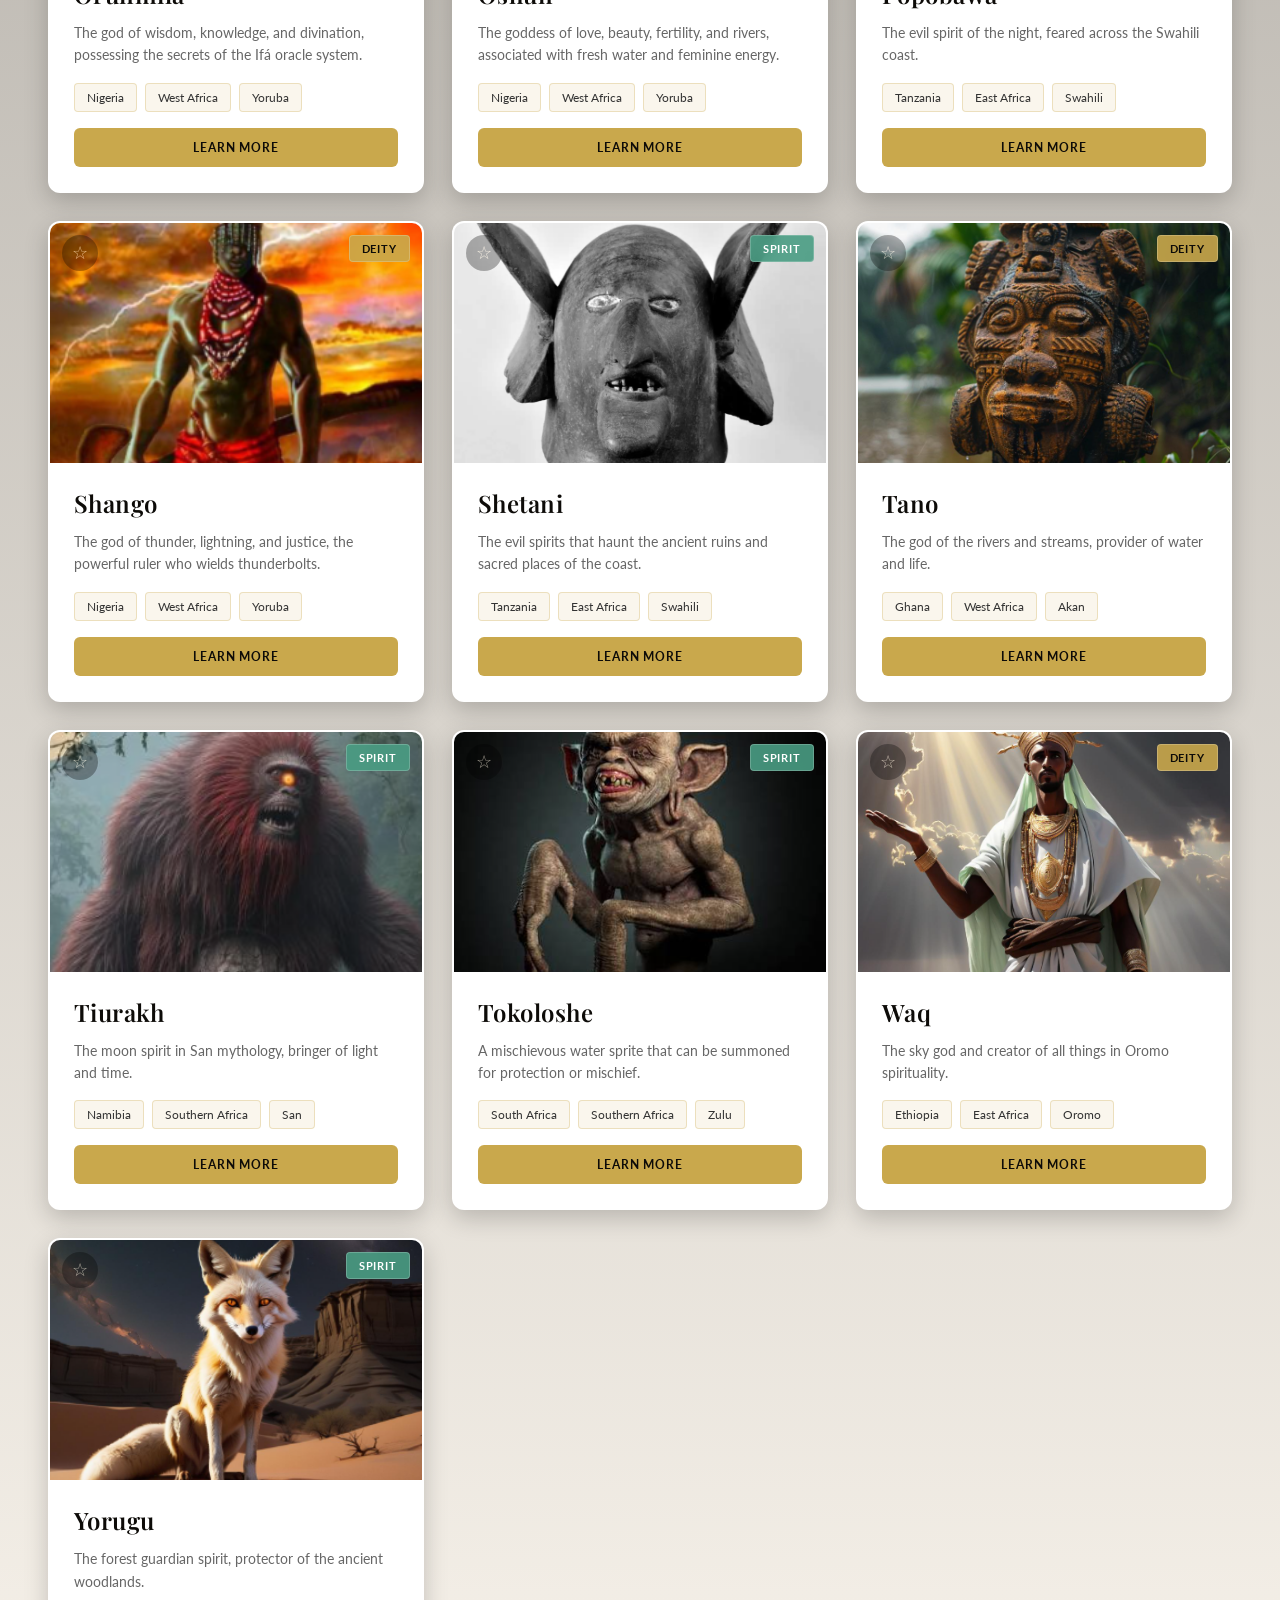
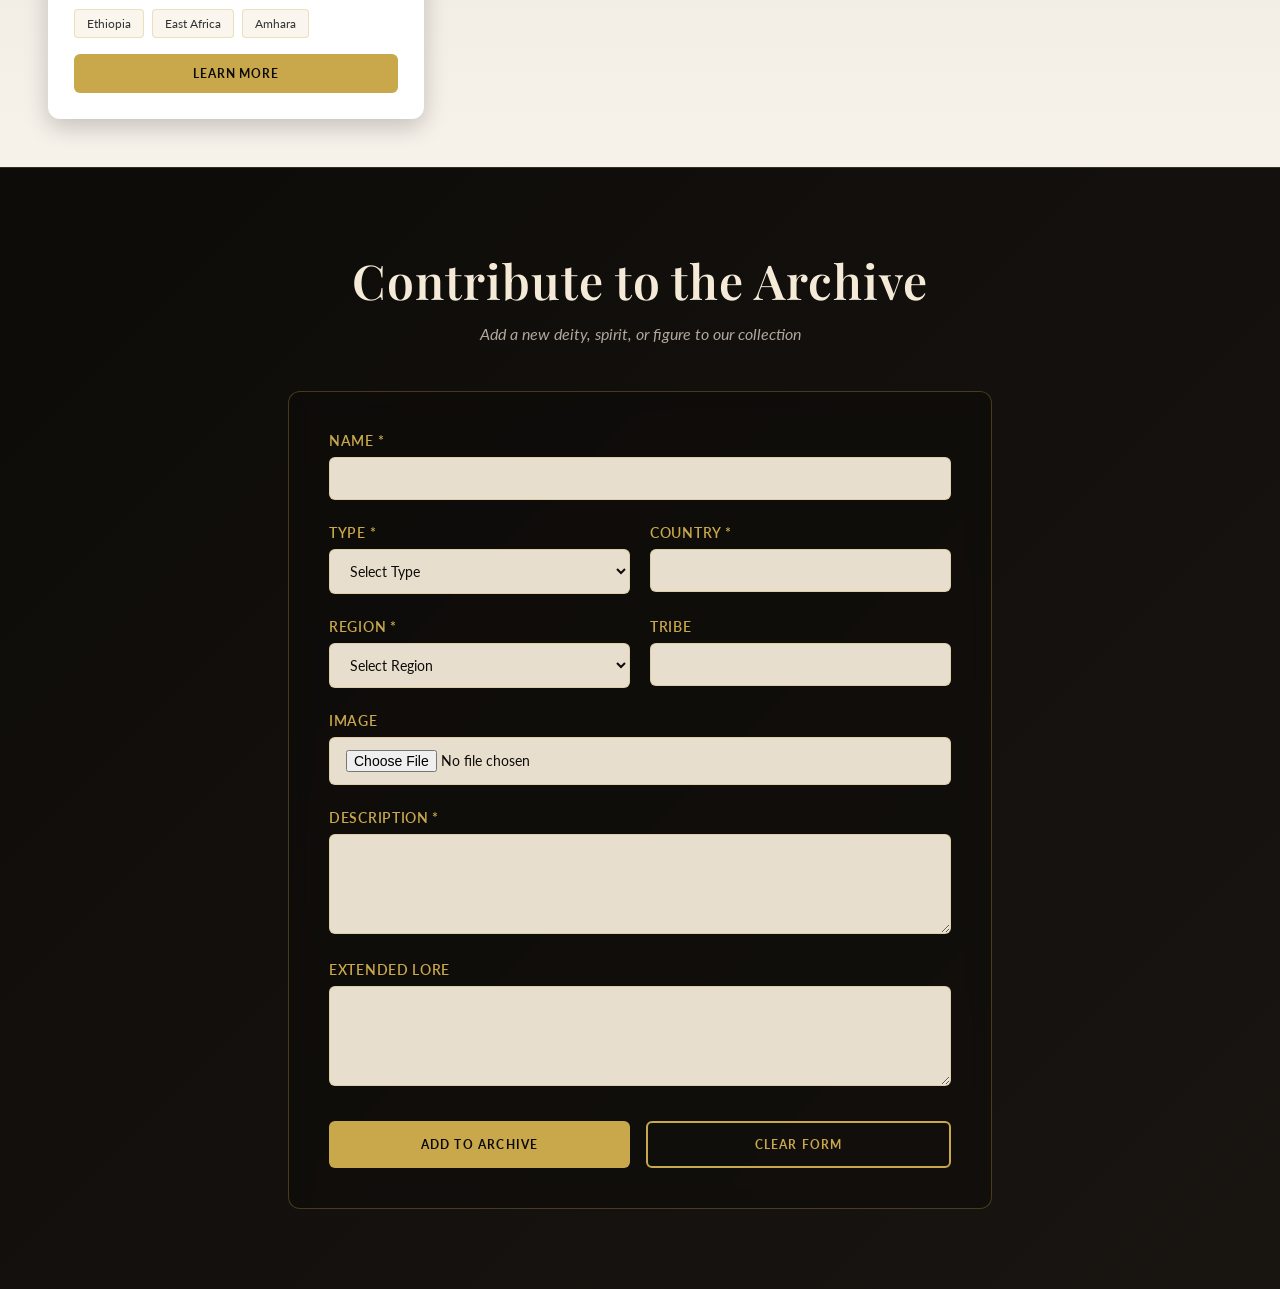
==== commit 860b3dd8: "Fix navigation between home and catalogue pages" ====
--- a/hero.html
+++ b/hero.html
@@ -1,135 +1,217 @@
-<!DOCTYPE html>
-<html lang="en">
-<head>
-  <meta charset="UTF-8"/>
-  <meta name="viewport" content="width=device-width, initial-scale=1.0"/>
-  <title>Hero — Spirits of the Continent</title>
-  <link href="https://fonts.googleapis.com/css2?family=Playfair+Display:ital,wght@0,400;0,600;1,400&family=Cormorant+Garamond:wght@300;400&family=Lato:wght@300;400;700&display=swap" rel="stylesheet"/>
-  <link rel="stylesheet" href="style.css"/>
-</head>
-<body>
-
-  <section class="hero-wrap">
-
-    <!-- Video Background -->
-    <video class="hero-video-bg" autoplay muted loop playsinline>
-      <source src="assets/background video.mp4" type="video/mp4">
-    </video>
-
-    <!-- Background overlays for consistent styling -->
-    <div class="bg-wash"></div>
-    <div class="bg-abstract"></div>
-    <div class="bg-abstract2"></div>
-
-    <!-- Adinkra watermark SVG -->
-    <svg class="bg-adinkra" viewBox="0 0 300 300" fill="none" xmlns="http://www.w3.org/2000/svg">
-      <circle cx="150" cy="150" r="138" stroke="#c9a84c" stroke-width="0.8"/>
-      <circle cx="150" cy="150" r="108" stroke="#c9a84c" stroke-width="0.5"/>
-      <circle cx="150" cy="150" r="78"  stroke="#c9a84c" stroke-width="0.5"/>
-      <circle cx="150" cy="150" r="48"  stroke="#c9a84c" stroke-width="0.5"/>
-      <circle cx="150" cy="150" r="18"  fill="#c9a84c" opacity="0.3"/>
-      <line x1="12"  y1="150" x2="288" y2="150" stroke="#c9a84c" stroke-width="0.4"/>
-      <line x1="150" y1="12"  x2="150" y2="288" stroke="#c9a84c" stroke-width="0.4"/>
-      <line x1="52"  y1="52"  x2="248" y2="248" stroke="#c9a84c" stroke-width="0.3"/>
-      <line x1="248" y1="52"  x2="52"  y2="248" stroke="#c9a84c" stroke-width="0.3"/>
-      <path d="M150 42 Q192 82 192 150 Q192 218 150 258 Q108 218 108 150 Q108 82 150 42Z" stroke="#c9a84c" stroke-width="0.6" fill="none"/>
-    </svg>
-
-    <div class="bg-vignette"></div>
-    <div class="bg-vignette2"></div>
-    <div class="bg-grid"></div>
-
-    <!-- Nav -->
-    <nav class="hero-nav">
-      <div class="nav-logo">Spirits of the Continent</div>
-      <ul class="nav-links">
-        <li><a href="hero.html">Home</a></li>
-        <li><a href="index.html">Catalogue</a></li>
-        <li><a href="#about">About</a></li>
-      </ul>
-    </nav>
-
-    <!-- Main content -->
-    <div class="hero-content">
-      <div class="hero-tag">
-        <div class="hero-tag-line"></div>
-        <span>A digital museum &nbsp;·&nbsp; Sub-Saharan Africa</span>
-      </div>
-
-      <h1 class="hero-title">
-        Spirits of the
-        <em>Continent</em>
-      </h1>
-
-      <div class="hero-divider">
-        <div class="divider-dot"></div>
-        <div class="divider-line"></div>
-        <div class="divider-dot"></div>
-      </div>
-
-      <p class="hero-subtitle">Sub-Saharan Mythology Catalogue</p>
-
-      <p class="hero-desc">
-        Preserving the deities, tricksters, and mythic beings woven into the fabric of Sub-Saharan African cultures, from the Yoruba pantheon of Nigeria to the ancestral spirits of the Zulu.
-      </p>
-
-      <div class="hero-actions">
-        <button class="btn-primary" onclick="window.location.href='index.html'">
-          Enter the Catalogue
-        </button>
-        <button class="btn-ghost">About this Project</button>
-      </div>
+<!doctype html>
+<html>
+  <head>
+    <link rel="preconnect" href="https://fonts.googleapis.com">
+    <link rel="preconnect" href="https://fonts.gstatic.com" crossorigin>
+    <link href="https://fonts.googleapis.com/css2?family=Playfair+Display:ital,wght@0,400;0,600;1,400&family=Cormorant+Garamond:ital,wght@0,300;0,400;1,300&family=Lato:wght@300;400;700&display=swap" rel="stylesheet">
+    <title>Spirits of the Continent | African Mythology Catalogue</title>
+    <meta name="description" content="A catalogue of African mythological figures and deities from across the continent" />
+    <link rel="stylesheet" href="style.css" />
+  </head>
+
+  <body>
+    <!-- HEADER WITH VIDEO BACKGROUND -->
+    <header class="main-header" id="home">
+      <!-- Video Background -->
+      <video class="header-video-bg" autoplay muted loop playsinline>
+        <source src="assets/index background video.mp4" type="video/mp4">
+      </video>
+      <!-- Overlay for consistent styling -->
+      <div class="header-overlay"></div>
+      
+      <!-- Navigation -->
+      <nav class="header-nav">
+        <a href="index.html" class="nav-link">Home</a>
+      </nav>
+      
+      <h1 class="title">Spirits of the Continent</h1>
+    </header>
+
+    <!-- CATALOGUE SECTION -->
+    <main class="catalogue-section" id="catalogue">
+      
+      <!-- SEARCH & FILTER PANEL -->
+      <div class="filter-panel">
+        
+        <!-- SEARCH BAR -->
+        <div class="search-container">
+          <input 
+            type="text" 
+            id="search-input" 
+            class="search-input" 
+            placeholder="Search by name, country, tribe, or description..."
+          >
+        </div>
+
+        <!-- FILTER CONTROLS -->
+        <div class="filter-controls">
+          
+          <!-- TYPE FILTERS -->
+          <div class="filter-group">
+            <h3 class="filter-label">Filter by Type</h3>
+            <div class="pills-container">
+              <button class="type-pill" data-type="Deity">Deity</button>
+              <button class="type-pill" data-type="Spirit">Spirit</button>
+              <button class="type-pill" data-type="Trickster">Trickster</button>
+              <button class="type-pill" data-type="Monster">Monster</button>
+              <button class="type-pill" data-type="Ancestor">Ancestor</button>
+            </div>
+          </div>
+
+          <!-- REGION FILTERS -->
+          <div class="filter-group">
+            <h3 class="filter-label">Filter by Region</h3>
+            <div class="pills-container">
+              <button class="region-pill" data-region="West Africa">West Africa</button>
+              <button class="region-pill" data-region="East Africa">East Africa</button>
+              <button class="region-pill" data-region="Central Africa">Central Africa</button>
+              <button class="region-pill" data-region="Southern Africa">Southern Africa</button>
+            </div>
+          </div>
+
+          <!-- DROPDOWNS ROW -->
+          <div class="filter-row">
+            <!-- COUNTRY DROPDOWN -->
+            <div class="filter-group">
+              <label for="country-filter" class="filter-label">Filter by Country</label>
+              <select id="country-filter" class="filter-select">
+                <option value="">All Countries</option>
+              </select>
+            </div>
+
+            <!-- TRIBE DROPDOWN -->
+            <div class="filter-group">
+              <label for="tribe-filter" class="filter-label">Filter by Tribe</label>
+              <select id="tribe-filter" class="filter-select">
+                <option value="">All Tribes</option>
+              </select>
+            </div>
+
+            <!-- SORT DROPDOWN -->
+            <div class="filter-group">
+              <label for="sort-select" class="filter-label">Sort By</label>
+              <select id="sort-select" class="filter-select">
+                <option value="a-z">A – Z</option>
+                <option value="z-a">Z – A</option>
+                <option value="region">By Region</option>
+                <option value="type">By Type</option>
+              </select>
+            </div>
+          </div>
+
+          <!-- SECOND ROW: FAVORITES & RESET -->
+          <div class="filter-row">
+            <!-- FAVORITES BUTTON -->
+            <div class="filter-group">
+              <button id="favorites-btn" class="btn-favorites">
+                <span class="favorites-icon">★</span> View Favorites
+                <span id="favorites-count" class="favorites-count">0</span>
+              </button>
+            </div>
+
+            <!-- RESET BUTTON -->
+            <div class="filter-group">
+              <button id="reset-btn" class="btn-reset">Reset All</button>
+            </div>
+          </div>
+        </div>
+      </div>
+
+      <!-- MYTHS GRID -->
+      <div id="myths-grid" class="myths-grid">
+        <!-- Cards rendered by JavaScript -->
+      </div>
+    </main>
+
+    <!-- ADD DEITY SECTION -->
+    <section class="add-deity-section">
+      <div class="add-deity-container">
+        <h2 class="section-title">Contribute to the Archive</h2>
+        <p class="section-subtitle">Add a new deity, spirit, or figure to our collection</p>
+        
+        <form id="add-deity-form" class="deity-form">
+          <div class="form-group">
+            <label for="deity-name">Name *</label>
+            <input type="text" id="deity-name" required>
+          </div>
+
+          <div class="form-row">
+            <div class="form-group">
+              <label for="deity-type">Type *</label>
+              <select id="deity-type" required>
+                <option value="">Select Type</option>
+                <option value="Deity">Deity</option>
+                <option value="Spirit">Spirit</option>
+                <option value="Trickster">Trickster</option>
+                <option value="Monster">Monster</option>
+                <option value="Ancestor">Ancestor</option>
+              </select>
+            </div>
+
+            <div class="form-group">
+              <label for="deity-country">Country *</label>
+              <input type="text" id="deity-country" required>
+            </div>
+          </div>
+
+          <div class="form-row">
+            <div class="form-group">
+              <label for="deity-region">Region *</label>
+              <select id="deity-region" required>
+                <option value="">Select Region</option>
+                <option value="West Africa">West Africa</option>
+                <option value="East Africa">East Africa</option>
+                <option value="Central Africa">Central Africa</option>
+                <option value="Southern Africa">Southern Africa</option>
+              </select>
+            </div>
+
+            <div class="form-group">
+              <label for="deity-tribe">Tribe</label>
+              <input type="text" id="deity-tribe">
+            </div>
+          </div>
+
+          <div class="form-group">
+            <label for="deity-image">Image</label>
+            <input type="file" id="deity-image" accept="image/*">
+          </div>
+
+          <div class="form-group">
+            <label for="deity-description">Description *</label>
+            <textarea id="deity-description" required></textarea>
+          </div>
+
+          <div class="form-group">
+            <label for="deity-lore">Extended Lore</label>
+            <textarea id="deity-lore"></textarea>
+          </div>
+
+          <div class="form-actions">
+            <button type="submit" class="btn-submit">Add to Archive</button>
+            <button type="button" id="clear-form-btn" class="btn-clear">Clear Form</button>
+          </div>
+        </form>
+      </div>
+    </section>
+
+    <!-- DETAIL MODAL -->
+    <div id="detail-modal" class="modal">
+      <!-- Content rendered by JavaScript -->
     </div>
 
-    <!-- Scroll indicator -->
-    <div class="hero-scroll">
-      <div class="scroll-track"></div>
+    <!-- EDIT MODAL -->
+    <div id="edit-modal" class="modal">
+      <div class="modal-content">
+        <button class="modal-close">&times;</button>
+        <div class="modal-body">
+          <form id="edit-deity-form" class="deity-form">
+            <!-- Form content rendered by JavaScript -->
+          </form>
+        </div>
+      </div>
     </div>
 
-    <!-- Stats bar -->
-    <div class="hero-bar">
-      <div class="bar-item">
-        <div class="bar-num" id="stat-total">40</div>
-        <div class="bar-label">Entities</div>
-      </div>
-      <div class="bar-item">
-        <div class="bar-num">18</div>
-        <div class="bar-label">Countries</div>
-      </div>
-      <div class="bar-item">
-        <div class="bar-num">Almost 30</div>
-        <div class="bar-label">Tribes</div>
-      </div>
-      <div class="bar-item">
-        <div class="bar-num">4</div>
-        <div class="bar-label">Regions</div>
-      </div>
-    </div>
-
-  </section>
-
-  <!-- ABOUT SECTION (Separate from hero, black background) -->
-  <section class="about-section-dark" id="about">
-    <div class="about-container">
-      <h2 class="about-title-dark">About This Project</h2>
-      <p class="about-text-dark">
-        <strong>Spirits of the Continent</strong> is a digital museum dedicated to preserving and celebrating 
-        the rich mythology of Sub-Saharan Africa. This catalogue features deities, spirits, tricksters, 
-        and legendary beings from across the continent, from the Yoruba pantheon of Nigeria to the 
-        ancestral spirits of the Zulu.
-      </p>
-      <p class="about-text-dark">
-        Our mission is to make African mythology accessible to everyone, honoring the oral traditions 
-        and cultural heritage that have been passed down through generations. Each entry in this 
-        catalogue represents a window into the spiritual beliefs and values of African communities.
-      </p>
-      <p class="about-text-dark">
-        Browse through our collection, learn about different cultures, and discover the fascinating 
-        beings that have shaped the spiritual landscape of Africa for centuries.
-      </p>
-      <a href="#catalogue" class="about-cta-button" onclick="window.location.href='index.html'">Explore the Catalogue →</a>
-    </div>
-  </section>
-
-</body>
-</html>
+    <script type="text/javascript" src="scripts.js"></script>
+  </body>
+</html>
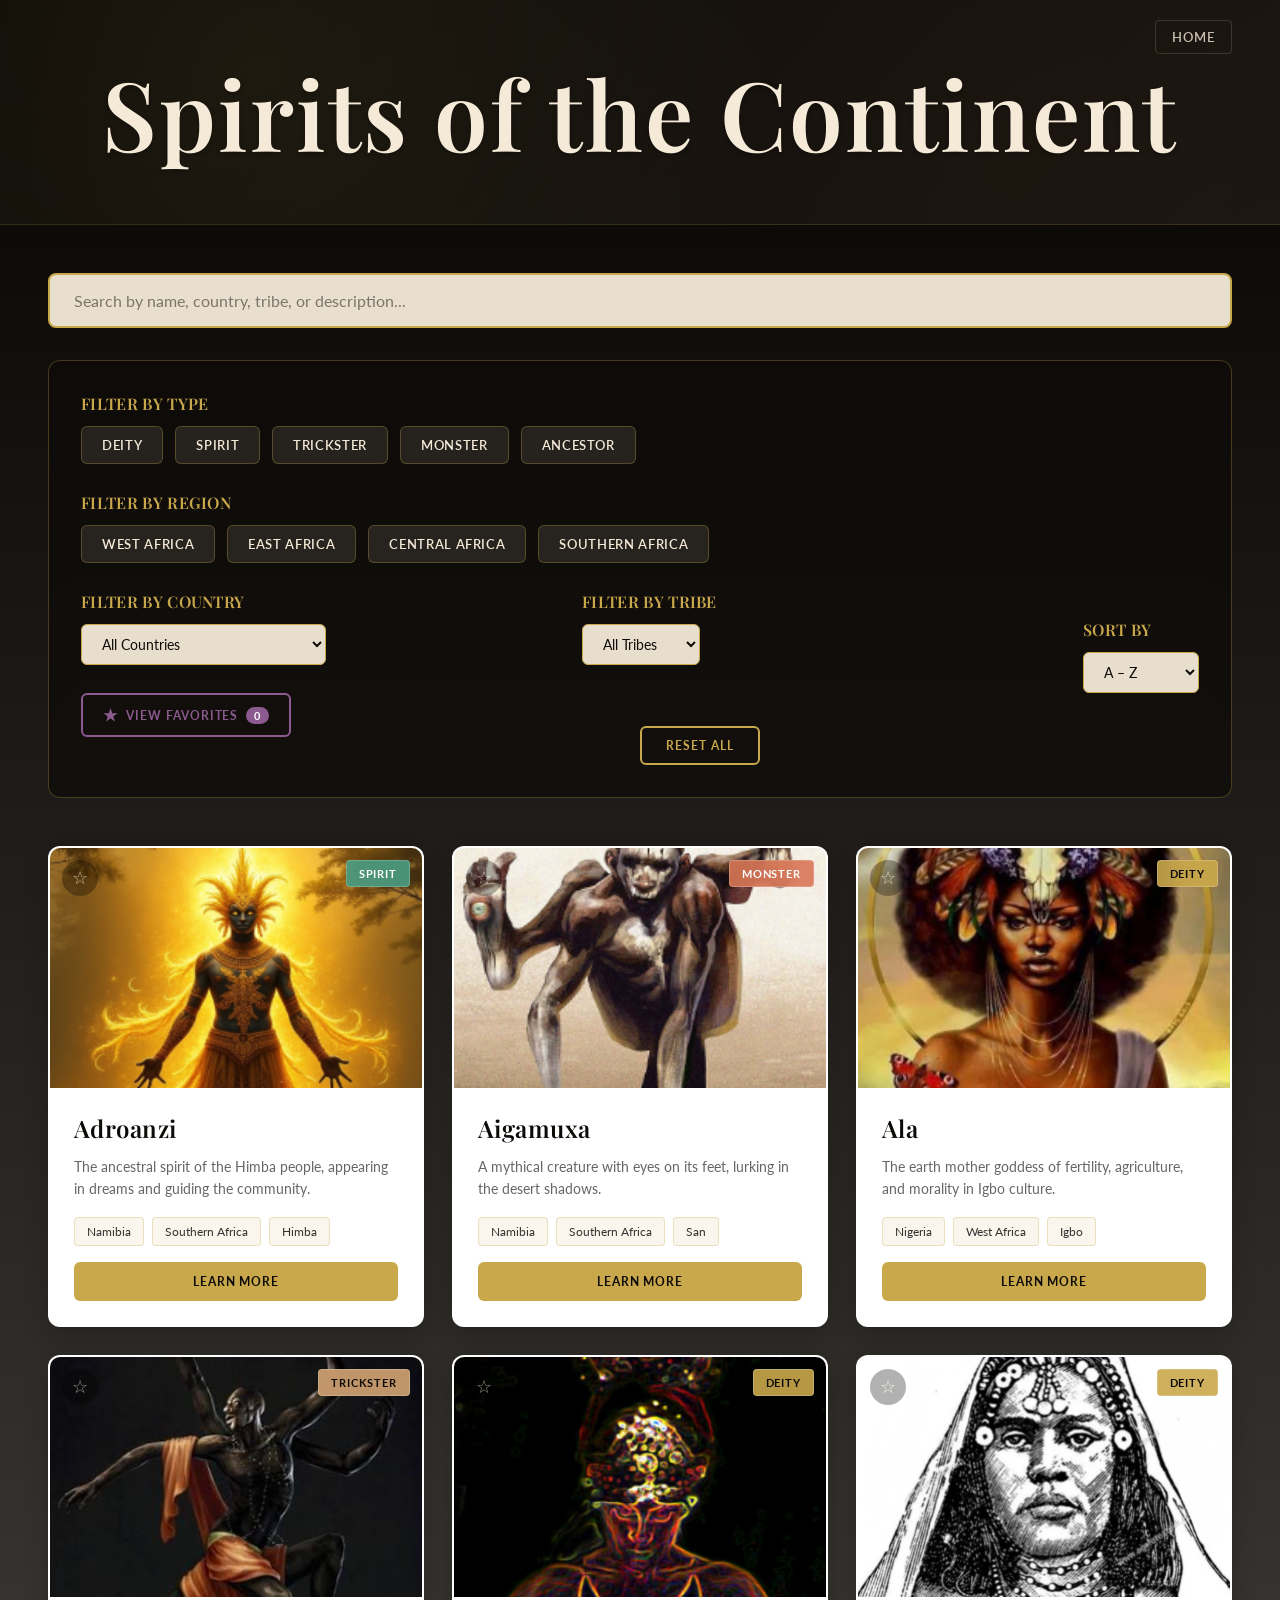
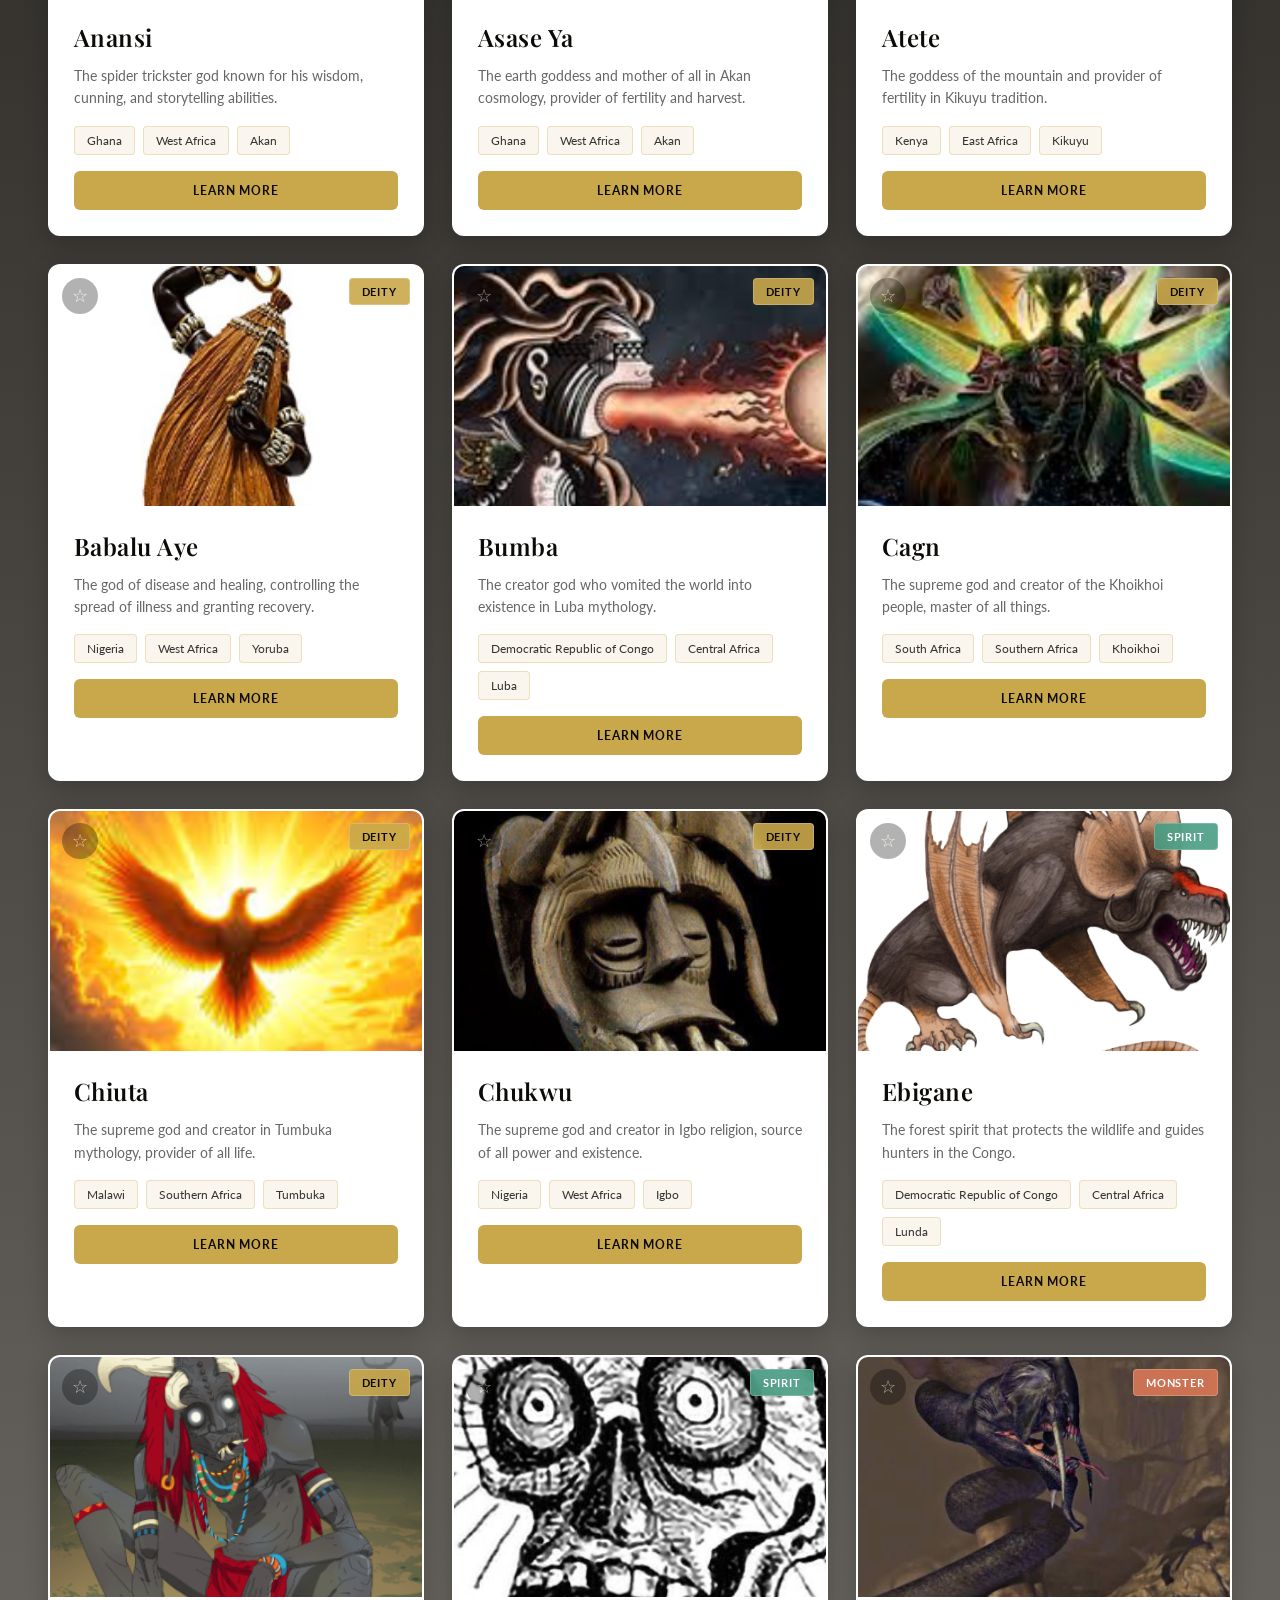
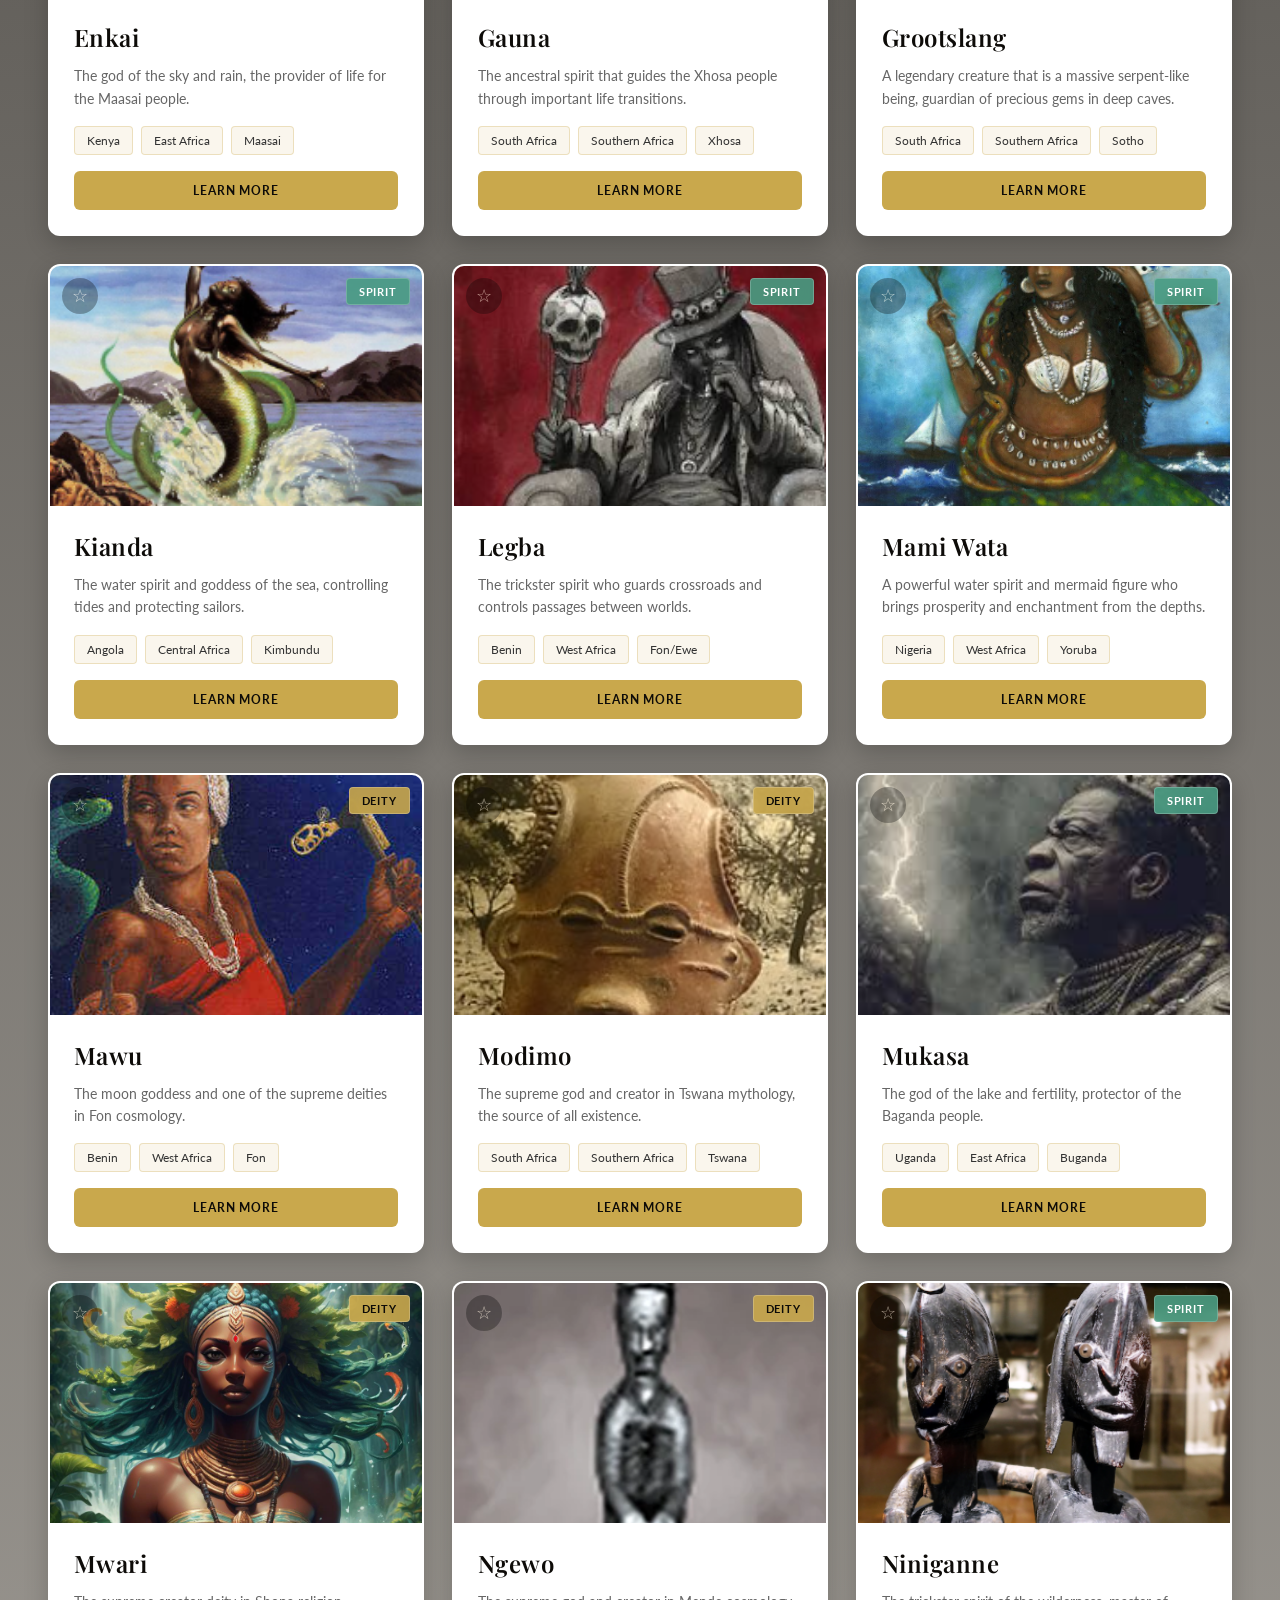
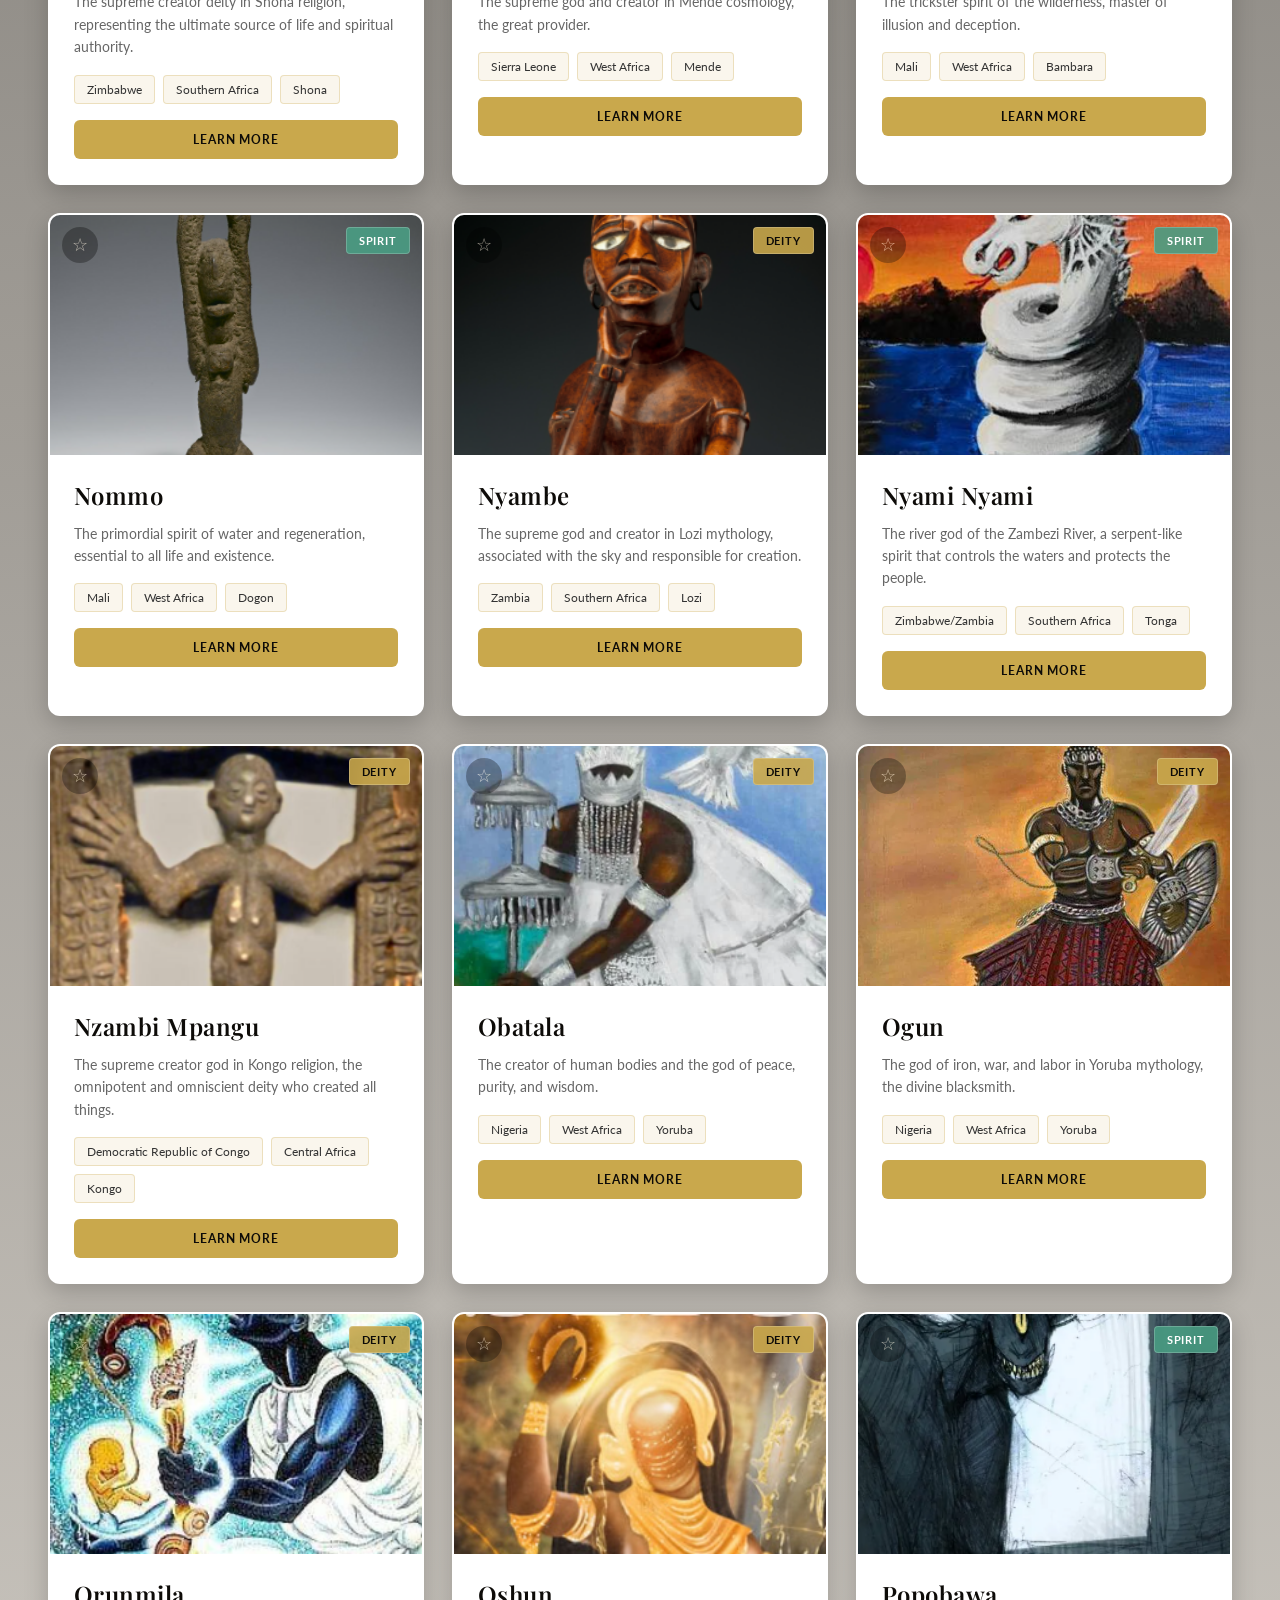
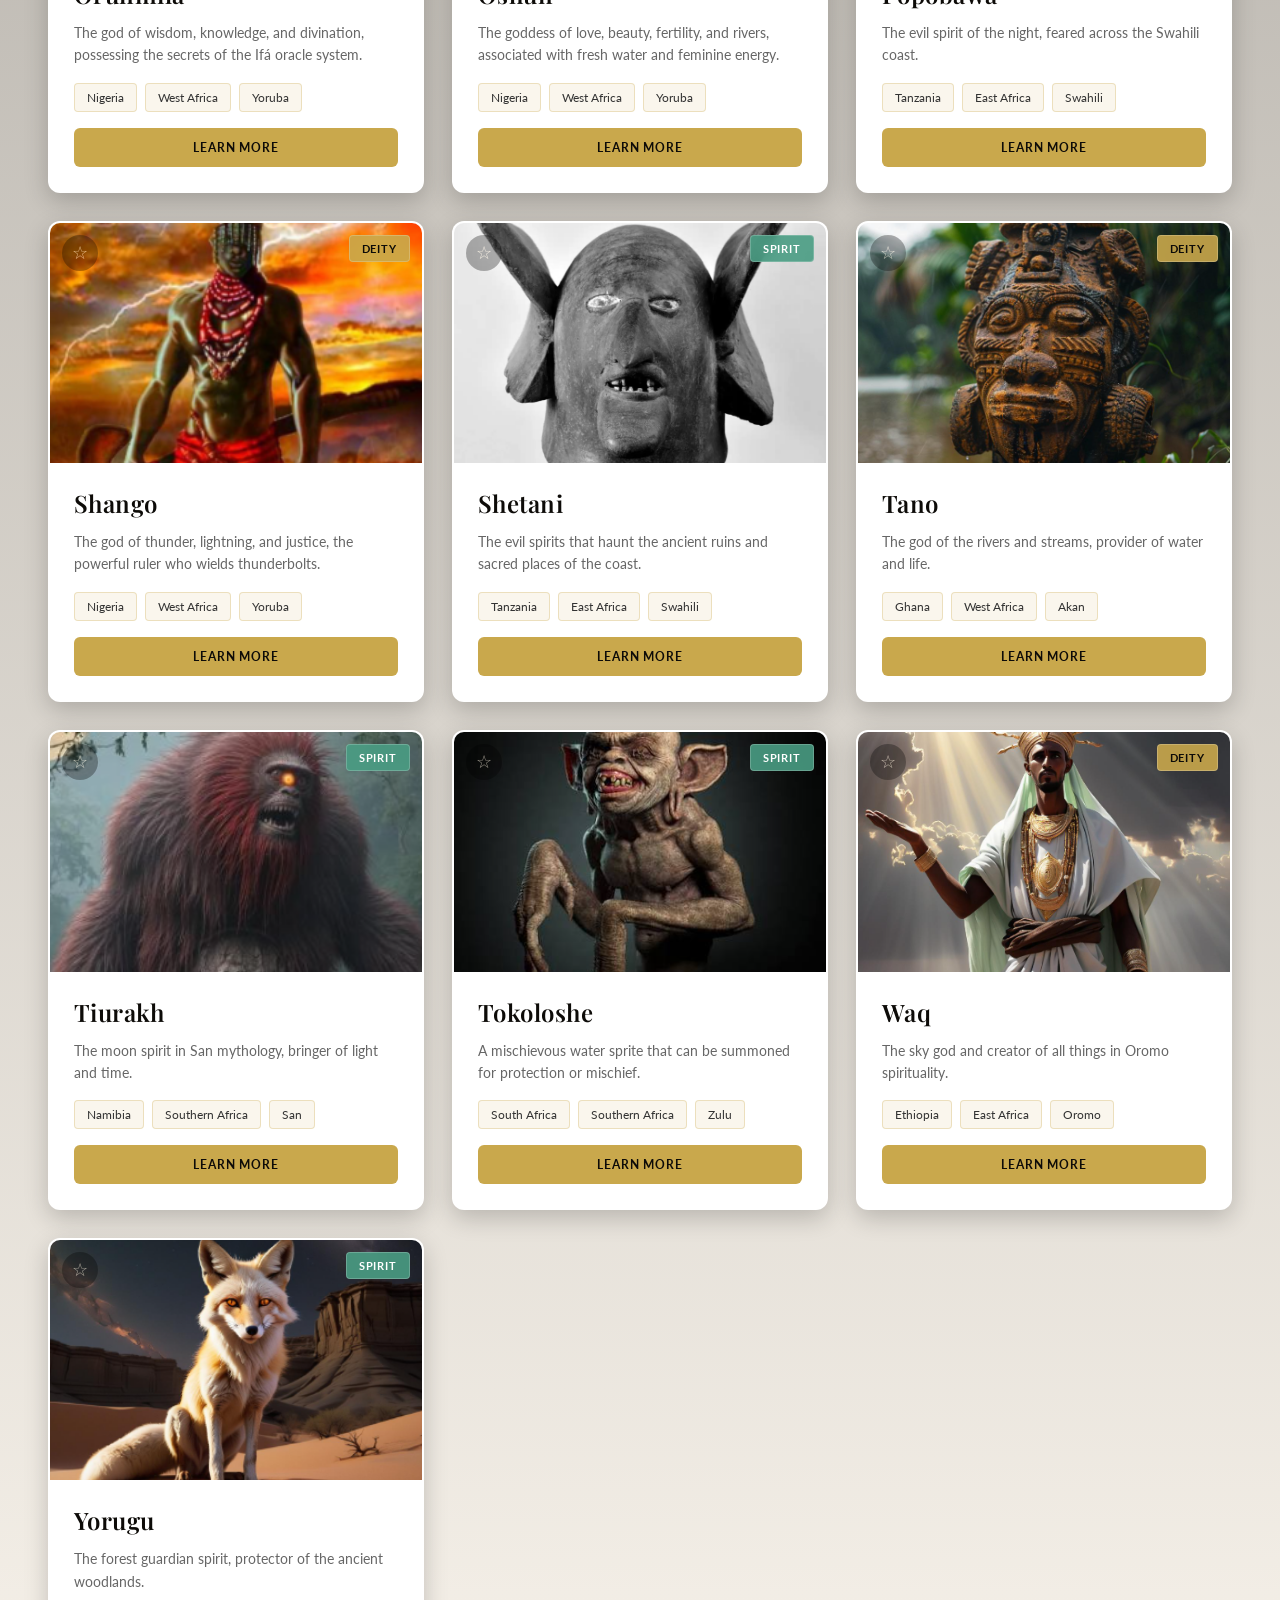
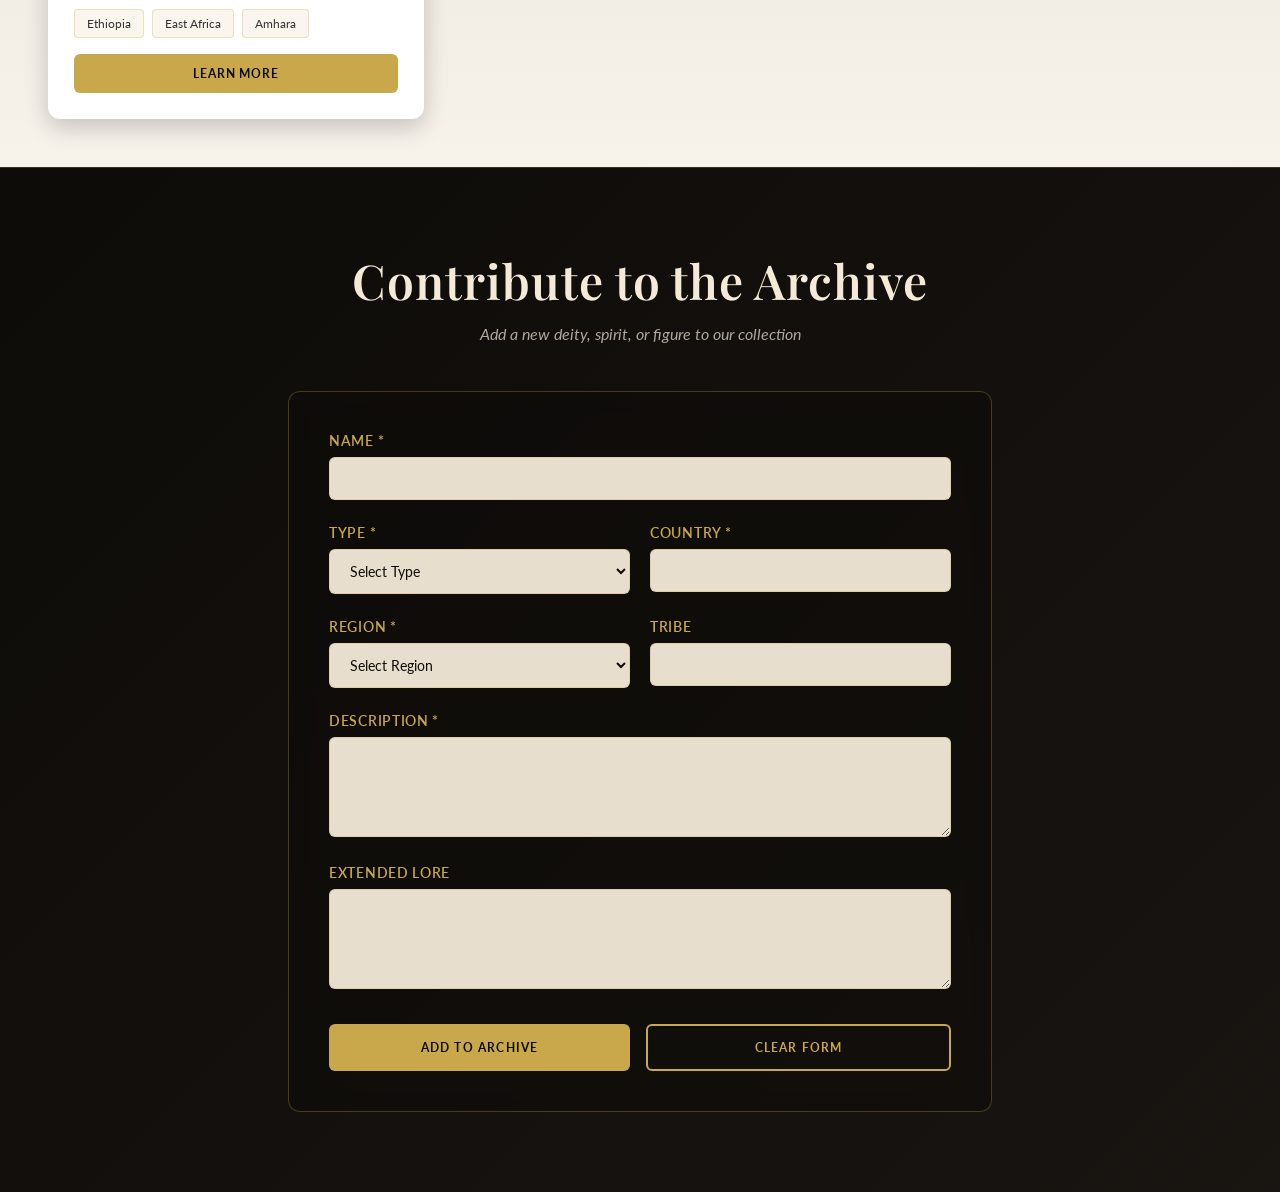
==== commit 42271c5b: "Remove image upload options from add and edit forms" ====
--- a/hero.html
+++ b/hero.html
@@ -173,11 +173,6 @@
           </div>
 
           <div class="form-group">
-            <label for="deity-image">Image</label>
-            <input type="file" id="deity-image" accept="image/*">
-          </div>
-
-          <div class="form-group">
             <label for="deity-description">Description *</label>
             <textarea id="deity-description" required></textarea>
           </div>
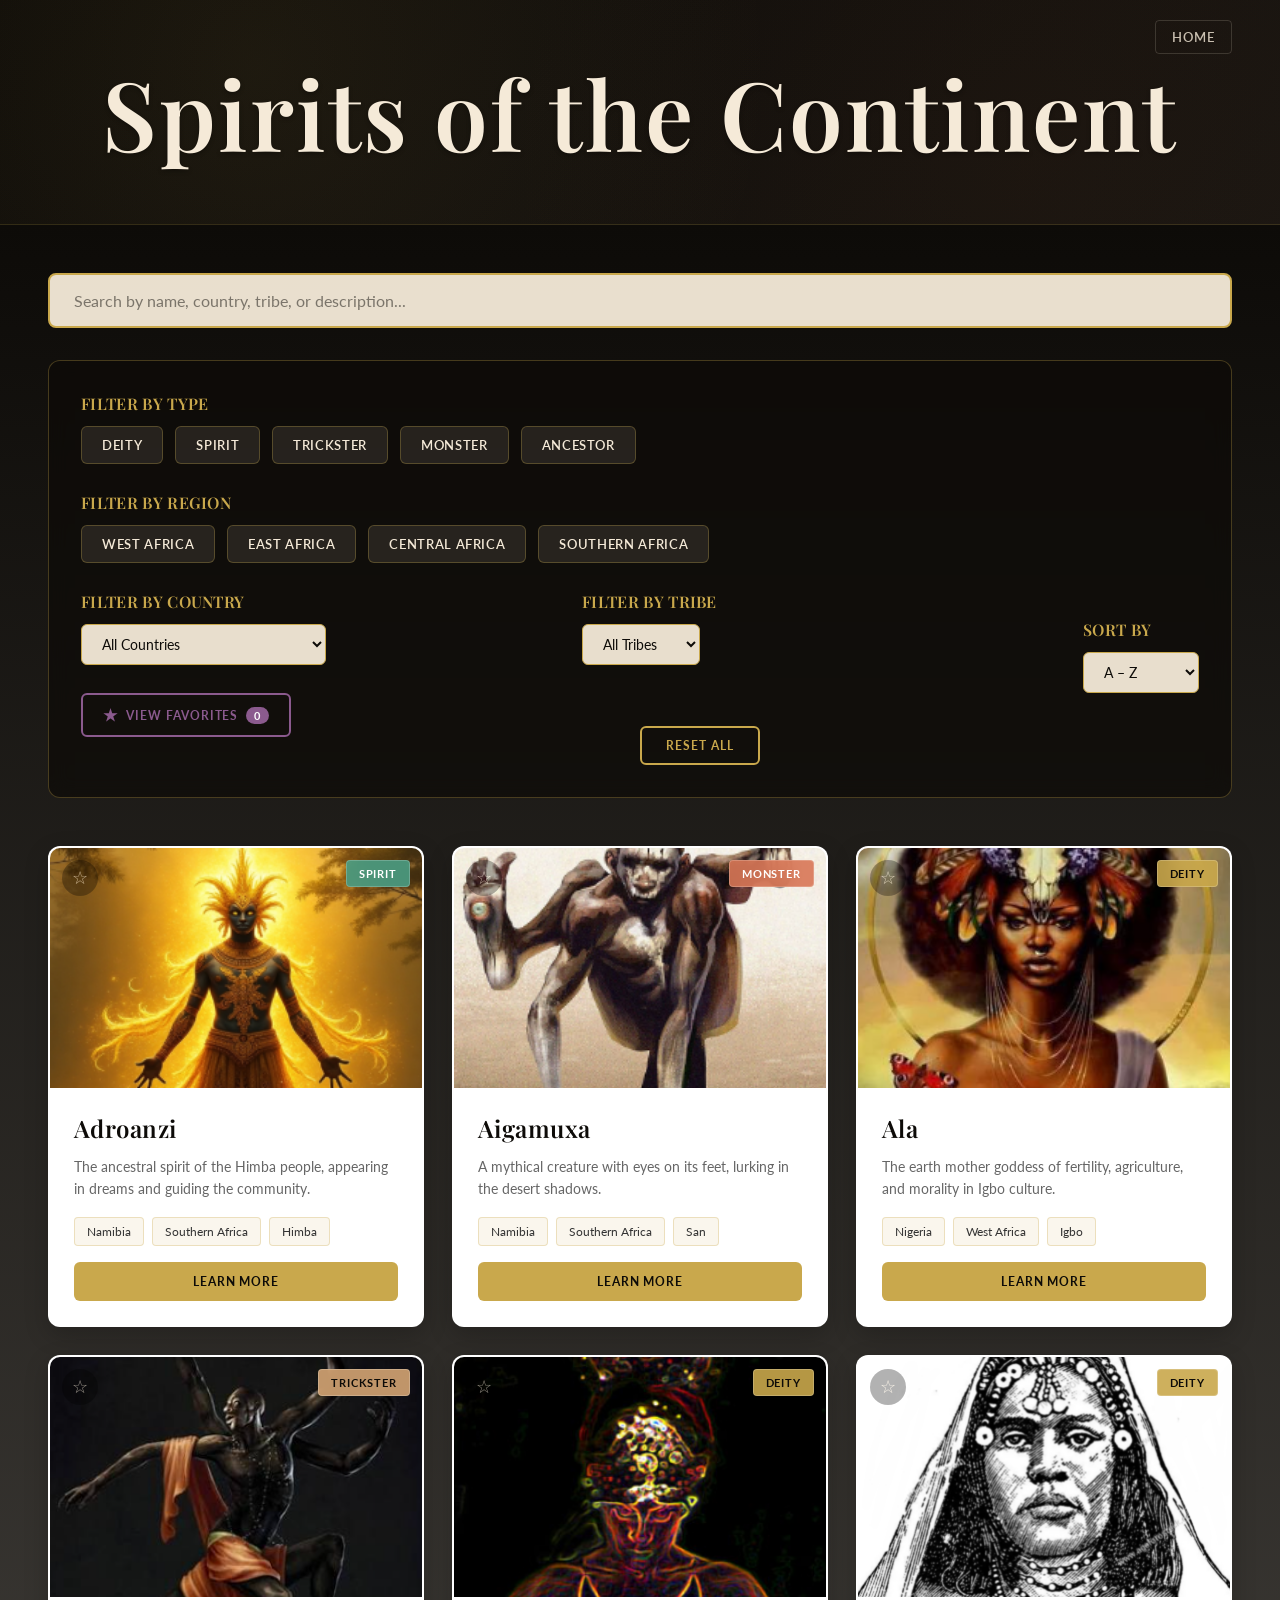
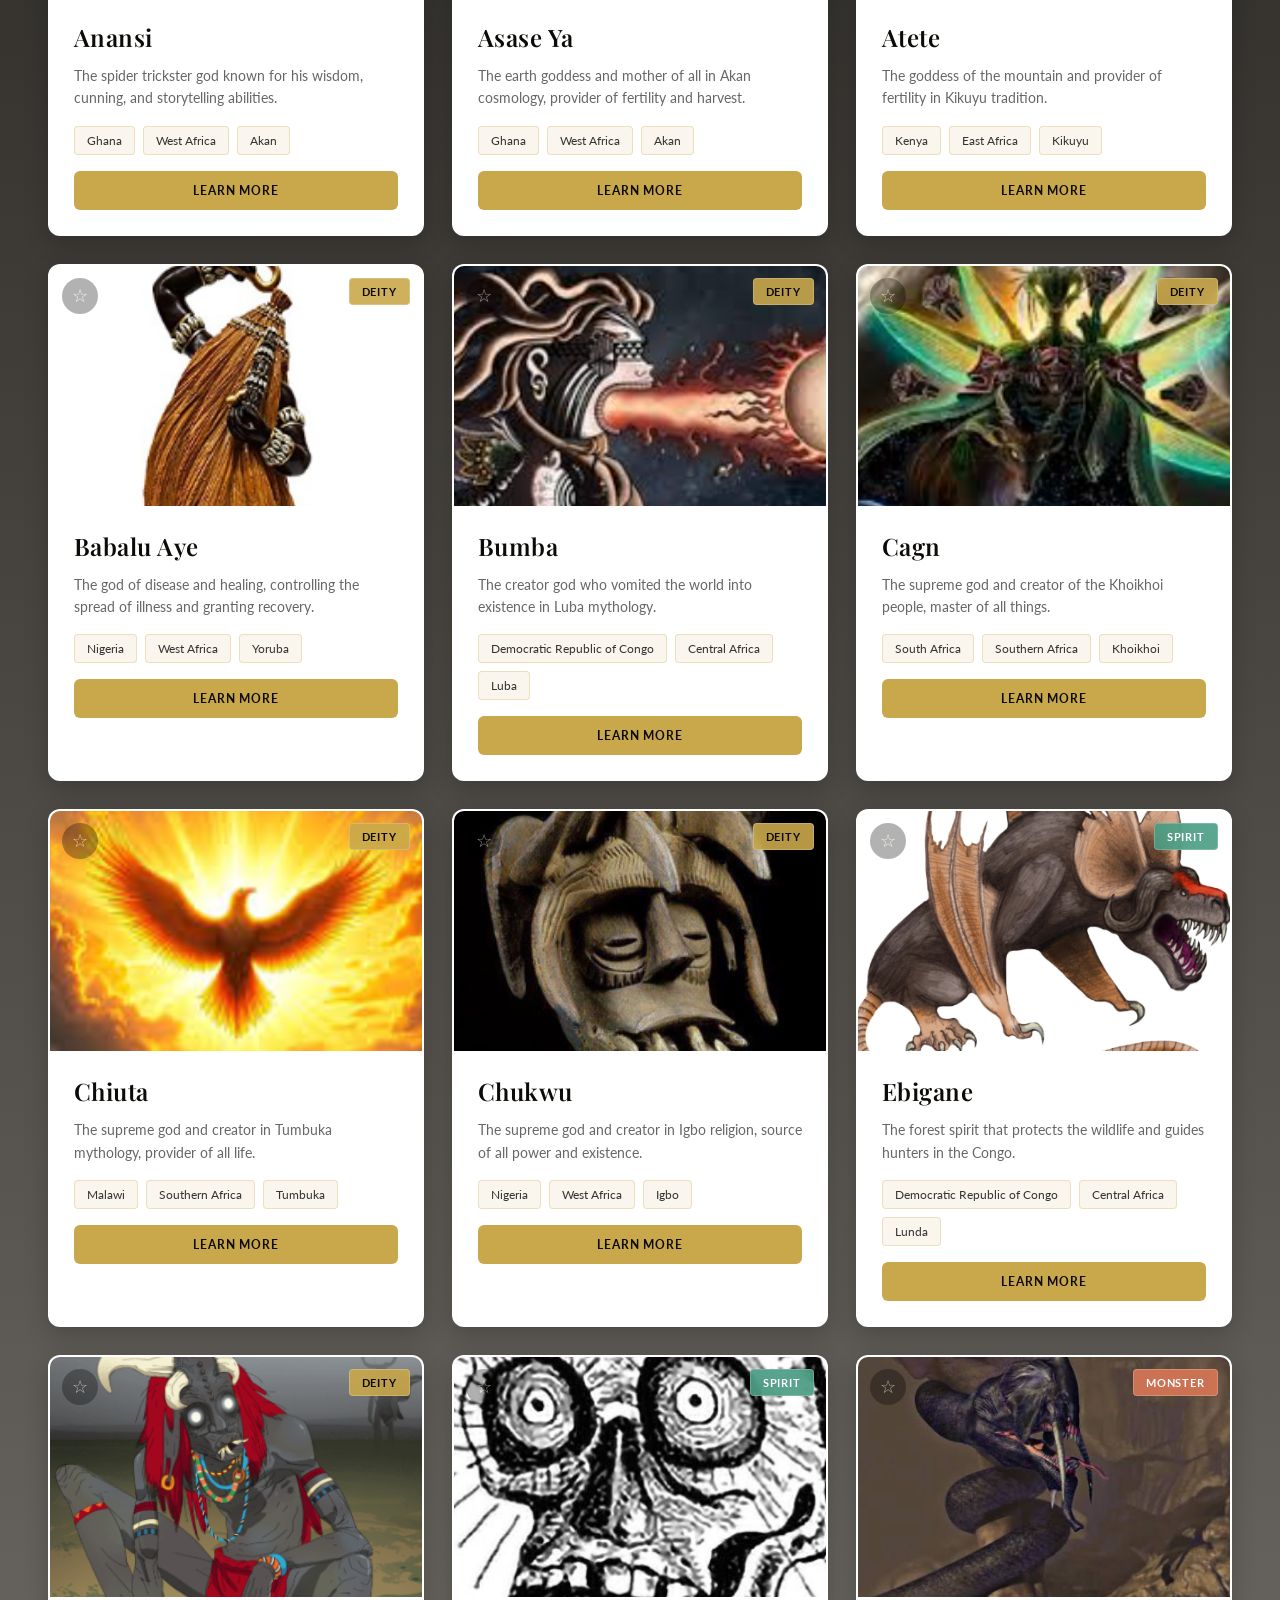
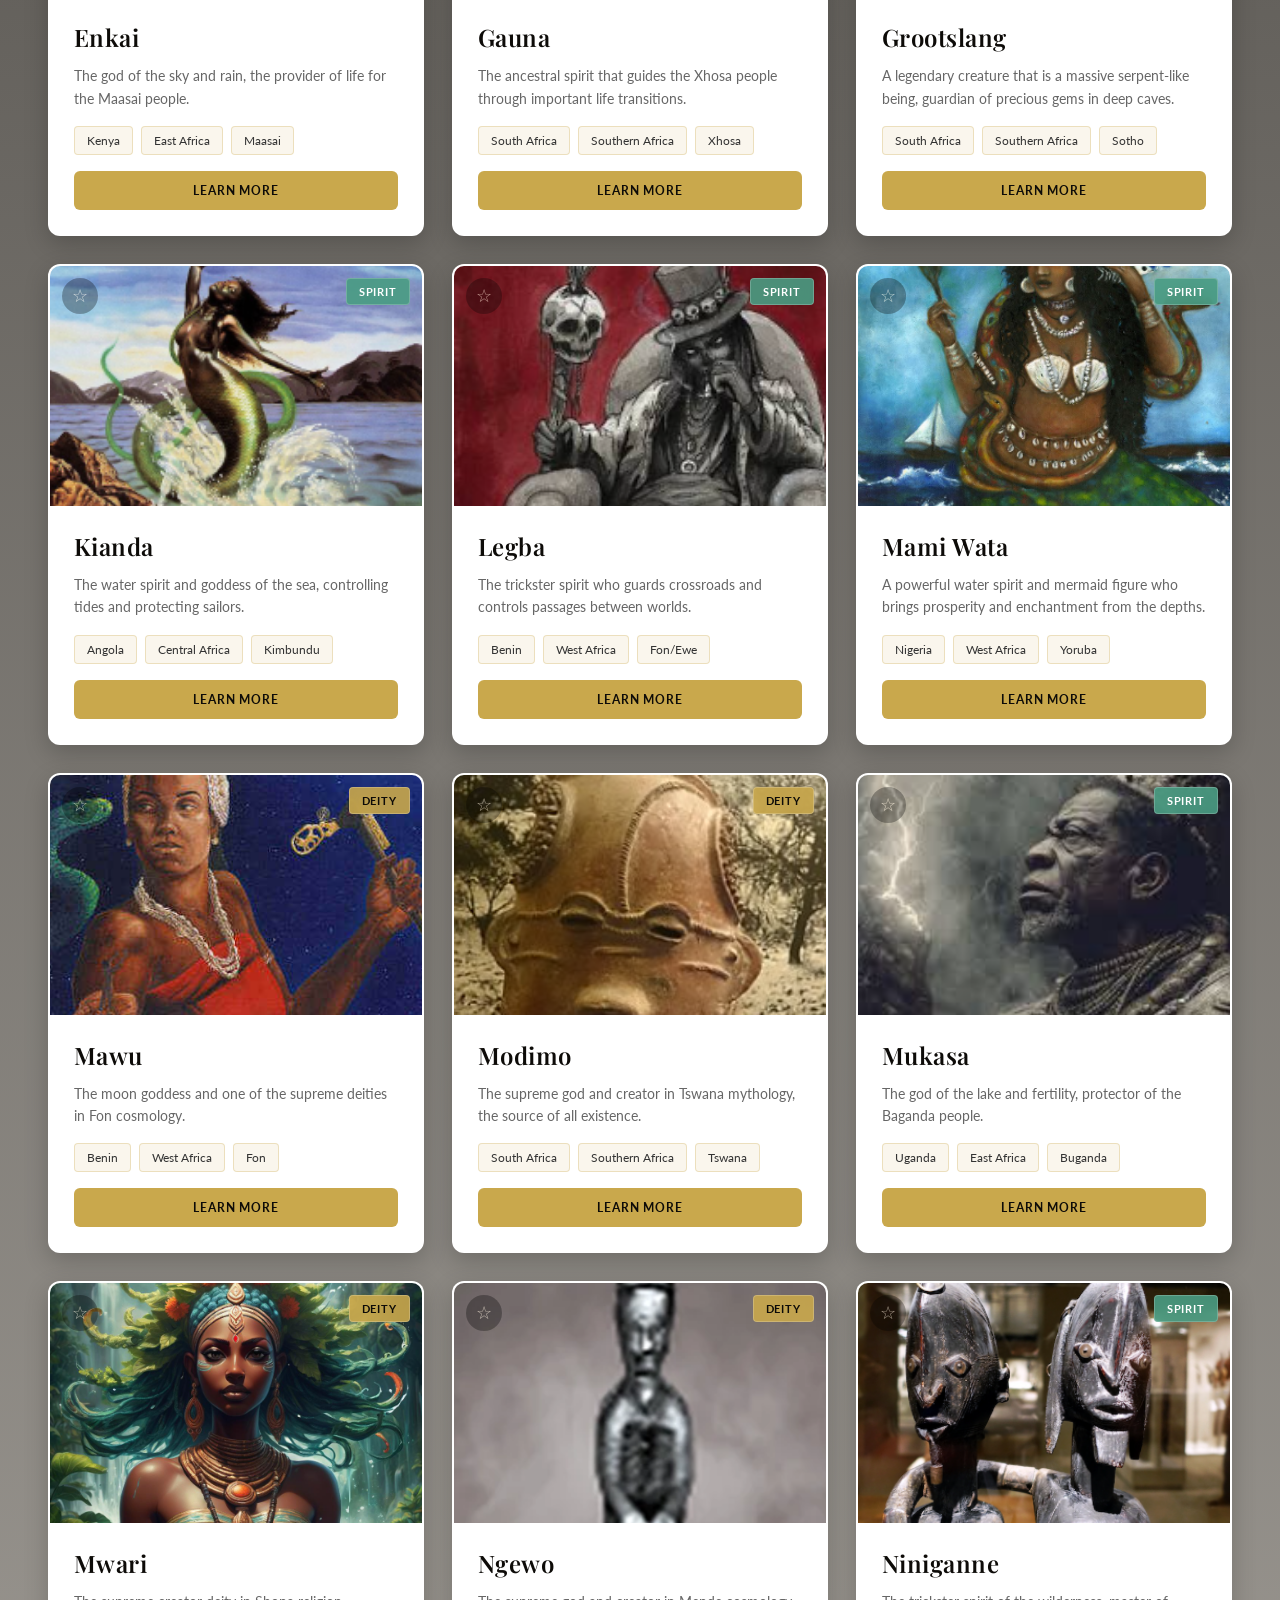
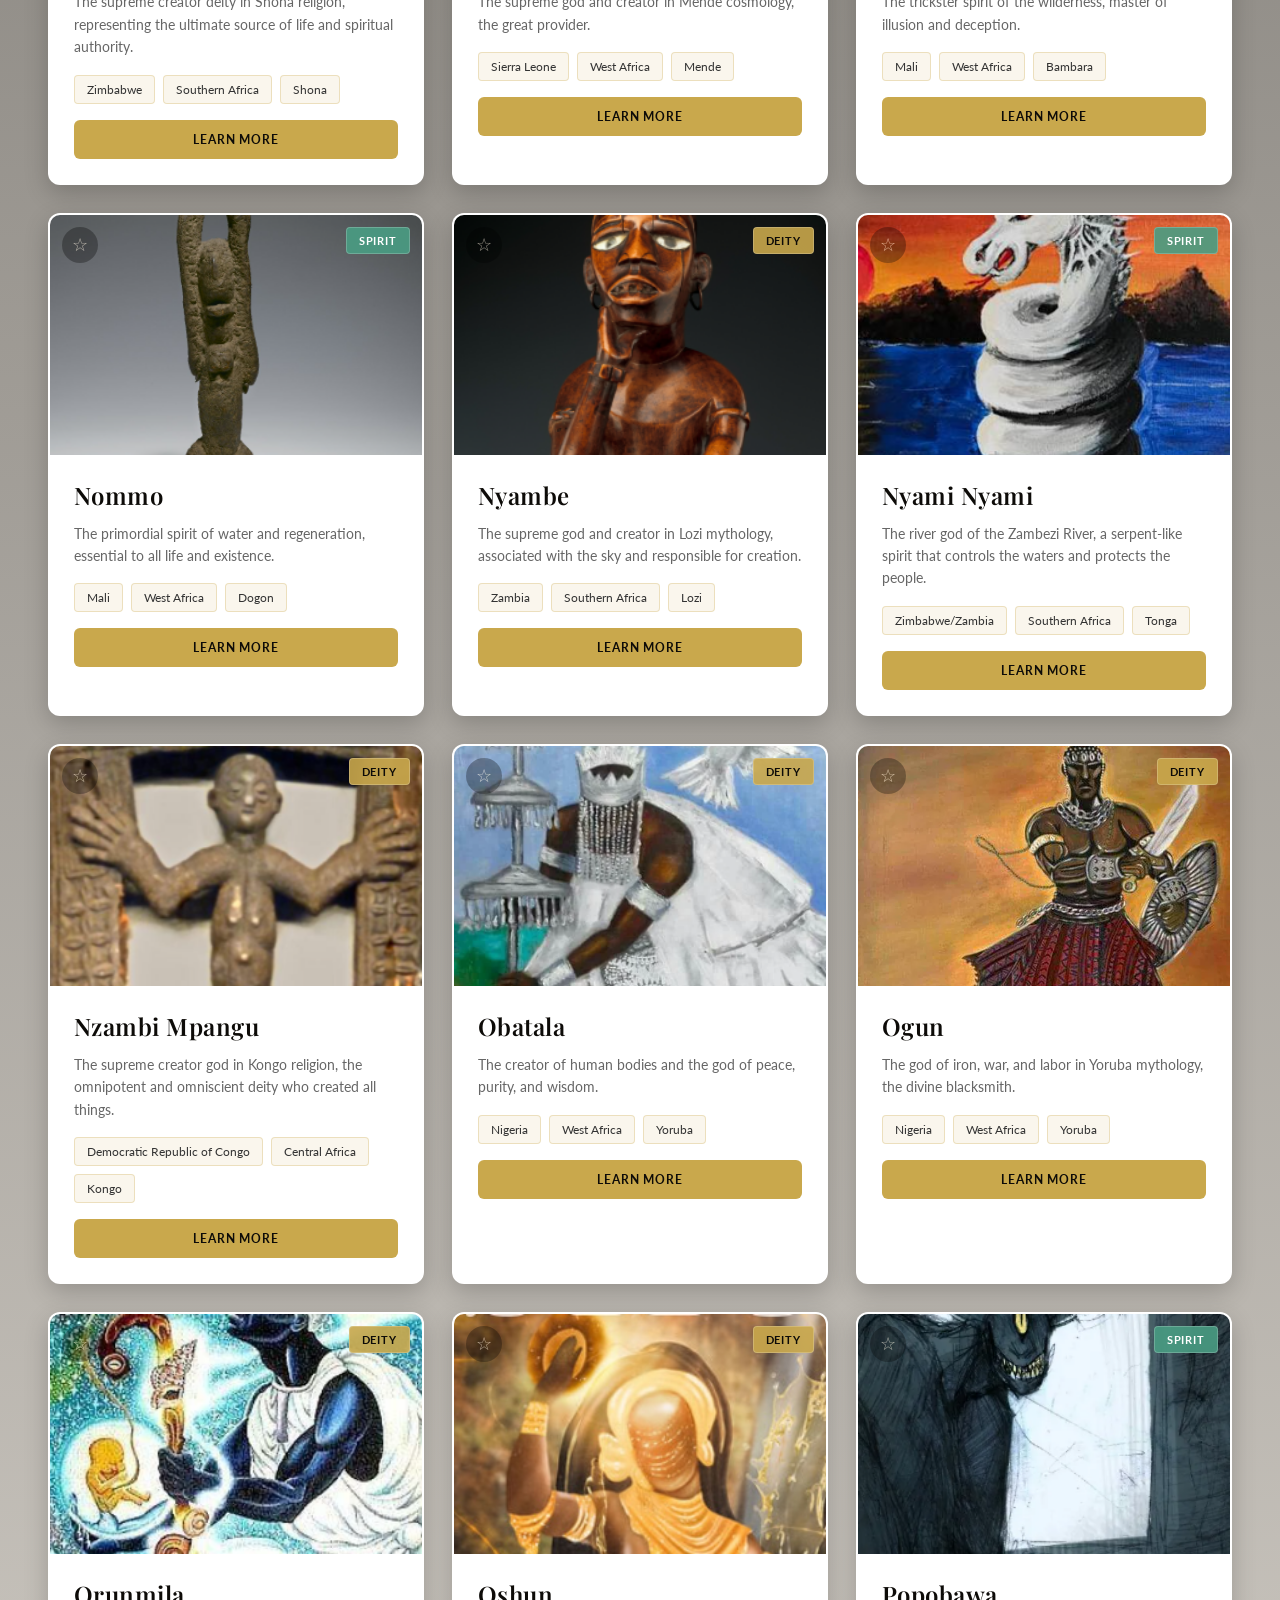
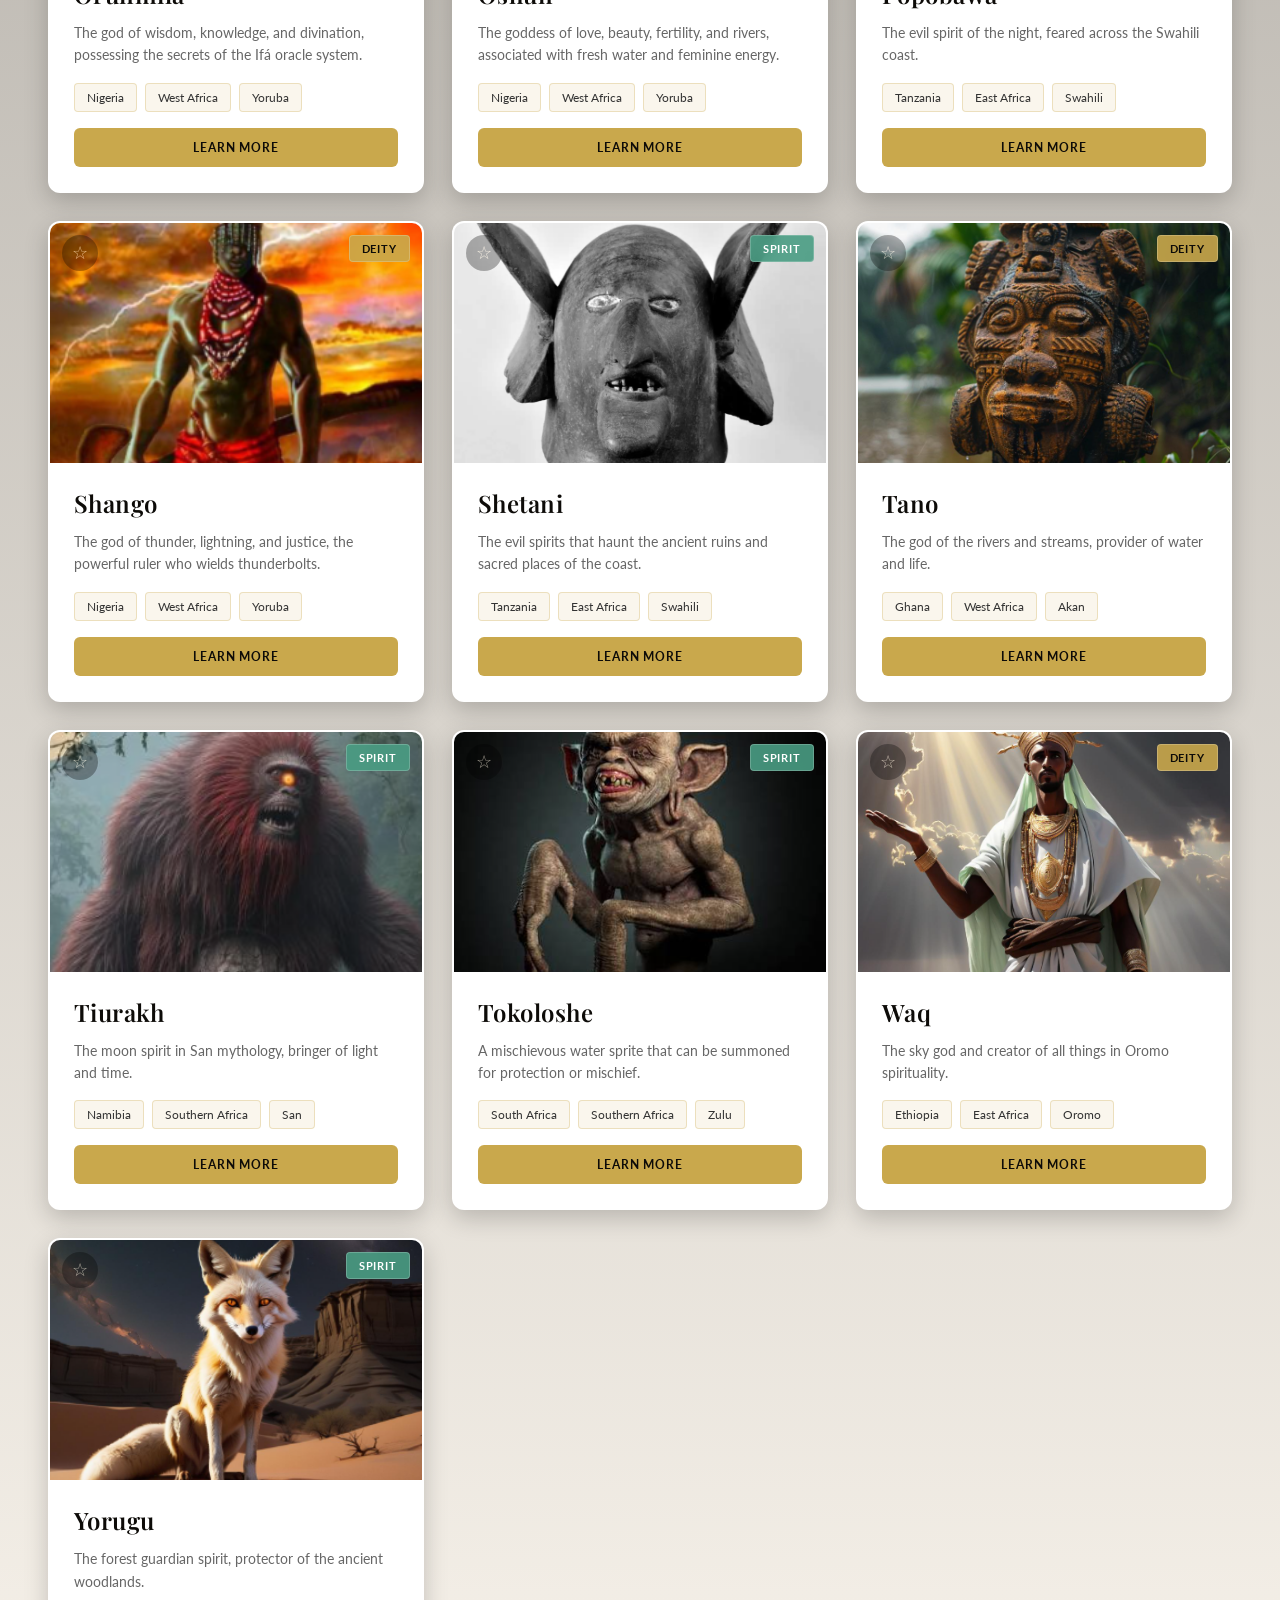
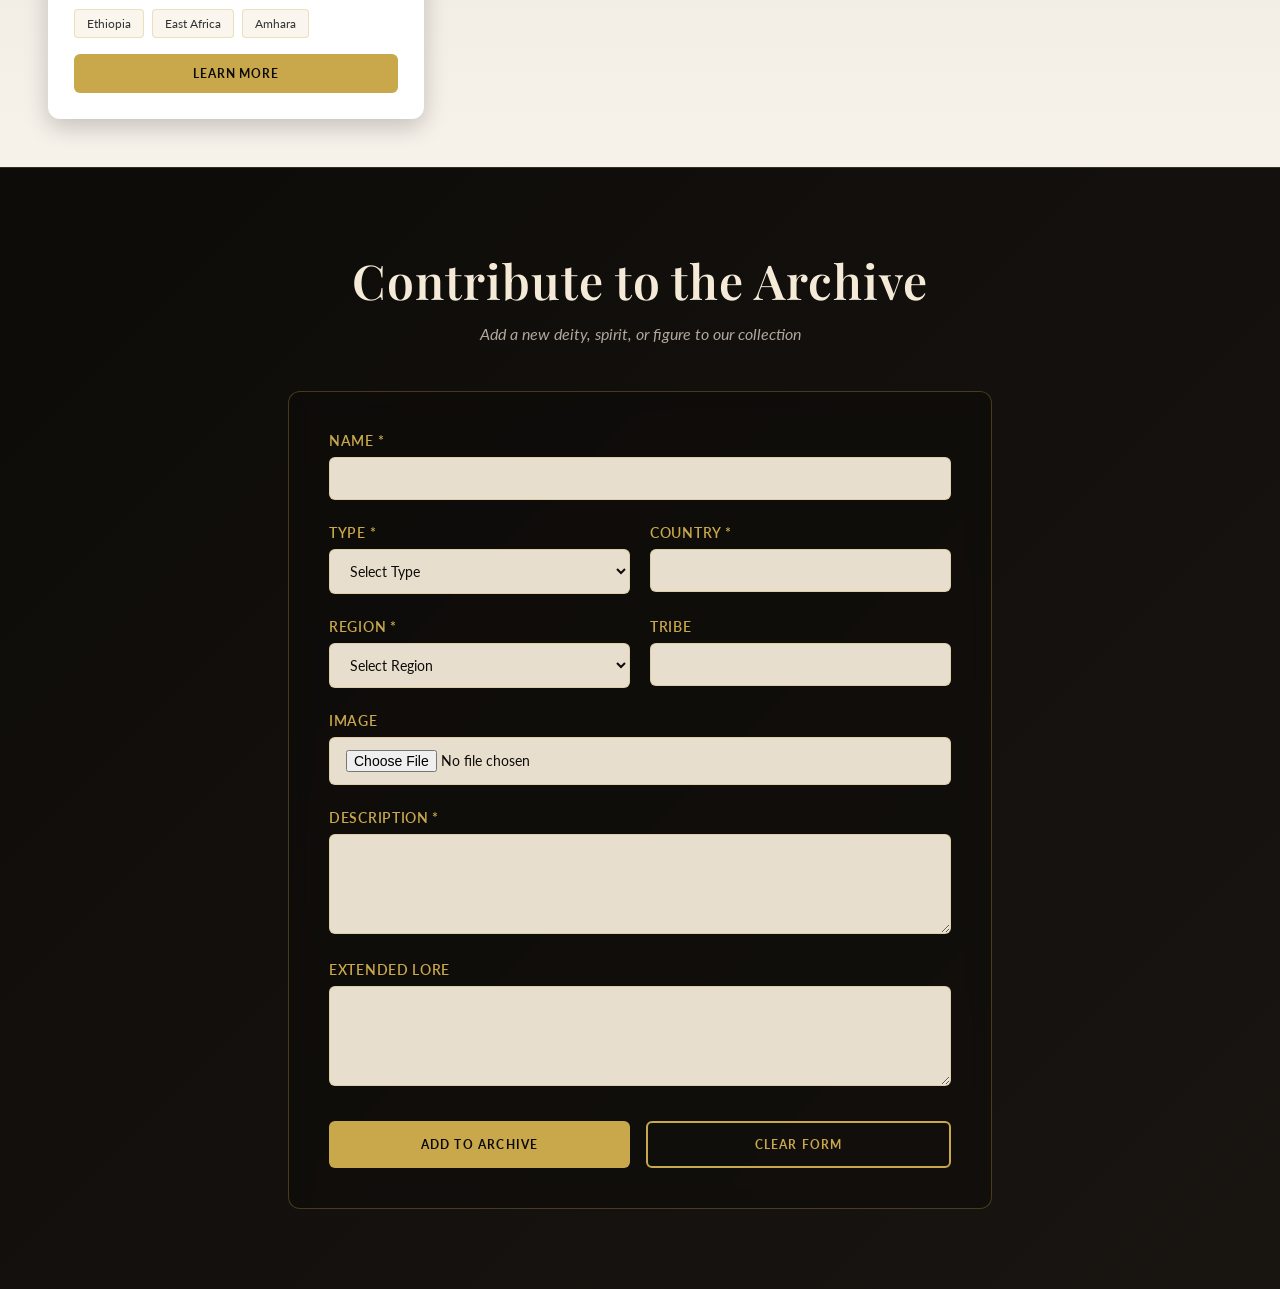
==== commit bbb1142b: "Re added add image option" ====
--- a/hero.html
+++ b/hero.html
@@ -173,6 +173,11 @@
           </div>
 
           <div class="form-group">
+            <label for="deity-image">Image</label>
+            <input type="file" id="deity-image" accept="image/*">
+          </div>
+
+          <div class="form-group">
             <label for="deity-description">Description *</label>
             <textarea id="deity-description" required></textarea>
           </div>
